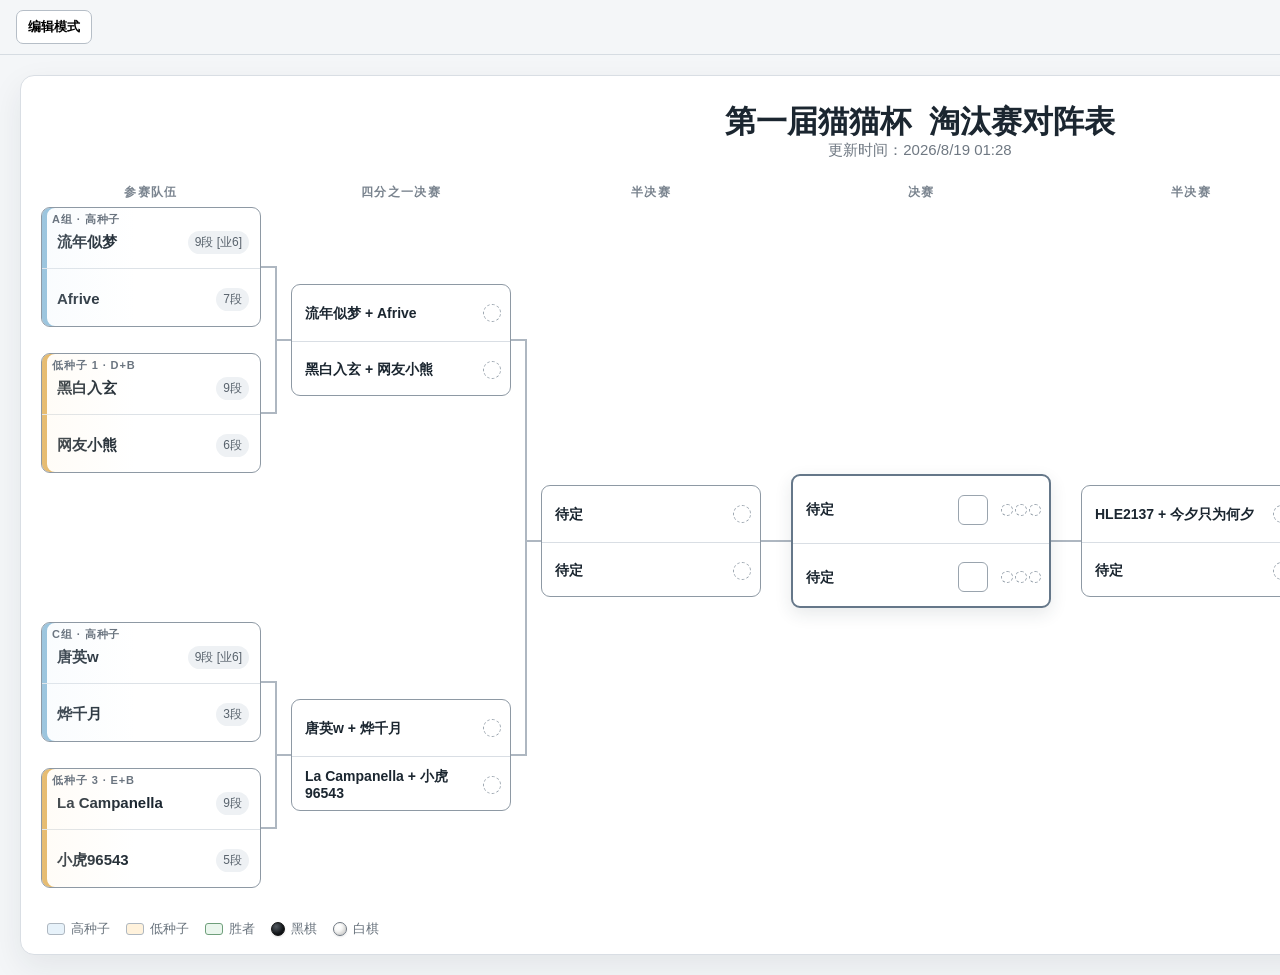
==== index.html @ 2dc9258a "Add multi-round game archives with tabs, sgf/report folders, and gitignore cleanup Per-match archive" ====
<!DOCTYPE html>
<html lang="zh-CN"><head>
<meta charset="utf-8">
<meta content="width=device-width, initial-scale=1" name="viewport">
<title>联棋淘汰赛对阵表</title>
<style>
:root{
  --ink:#1b2630; --muted:#6f7882; --line:#aeb7c1; --paper:#f4f6f8; --card:#ffffff;
  --upper:#e7f2fa; --lower:#fff2dc; --win:#eaf6ed; --win-line:#6f9f7b; --lose:#eef0f2; --gold:#d7ad38; --gold-bg:#fff7d8; --silver:#a7adb4; --silver-bg:#eef0f2;
}
*{box-sizing:border-box}
body{margin:0;background:var(--paper);color:var(--ink);font-family:"Lato",Arial,sans-serif}
.toolbar{position:sticky;top:0;z-index:50;display:flex;gap:9px;align-items:center;padding:10px 16px;background:rgba(244,246,248,.97);border-bottom:1px solid #d6dce2}
.toolbar button{font:700 13px "Lato",Arial,sans-serif;border:1px solid #b6bec7;border-radius:7px;background:#fff;padding:7px 11px;cursor:pointer}
.toolbar .hint{margin-left:auto;color:var(--muted);font-size:13px}
.wrap{overflow-x:auto;padding:20px}
.canvas{position:relative;width:1800px;height:880px;margin:0 auto;background:#fff;border:1px solid #d9dee4;border-radius:14px;box-shadow:0 12px 32px rgba(27,38,48,.08);overflow:hidden}
.title{position:absolute;top:25px;left:0;width:100%;text-align:center;font-size:31px;font-weight:900}
.subtitle{position:absolute;top:65px;left:0;width:100%;text-align:center;color:var(--muted);font-size:15px}
.layer{position:absolute;top:108px;transform:translateX(-50%);font-size:12px;font-weight:900;letter-spacing:1.35px;color:#79838e}
.paths{position:absolute;inset:0;z-index:1;pointer-events:none}
.paths path{fill:none;stroke:var(--line);stroke-width:2;stroke-linecap:square;stroke-linejoin:miter}
.card{position:absolute;z-index:3;background:var(--card);border:1.5px solid #8e99a4;border-radius:9px;overflow:hidden}
.candidate{width:220px;height:120px}
.candidate.upper{box-shadow:inset 5px 0 0 #86b8d6}
.candidate.lower{box-shadow:inset 5px 0 0 #dfac52}
.candidate.right.upper{box-shadow:inset -5px 0 0 #86b8d6}
.candidate.right.lower{box-shadow:inset -5px 0 0 #dfac52}
.seedtag{position:absolute;top:4px;left:10px;z-index:4;font-size:11px;font-weight:900;letter-spacing:.9px;color:#6b7580;text-transform:uppercase}
.player{height:60px;display:flex;align-items:center;justify-content:space-between;gap:8px;padding:14px 11px 5px 15px}
.player+.player{border-top:1px solid #dde2e7;padding-top:6px}
.name{font-size:15px;font-weight:900;line-height:1.1;min-width:0}
.rank{flex:0 0 auto;font-size:12px;color:#59636d;background:#eef1f4;border-radius:12px;padding:3px 7px;white-space:nowrap}
.candidate.upper:before,.candidate.lower:before{content:"";position:absolute;inset:0;pointer-events:none;opacity:.24}
.candidate.upper:before{background:linear-gradient(90deg,var(--upper),transparent 43%)}
.candidate.lower:before{background:linear-gradient(90deg,var(--lower),transparent 43%)}
.candidate.right.upper:before{background:linear-gradient(270deg,var(--upper),transparent 43%)}
.candidate.right.lower:before{background:linear-gradient(270deg,var(--lower),transparent 43%)}
.match{width:220px;height:112px}
.match.final{width:260px;height:134px;border-width:2px;border-color:#657789;box-shadow:0 6px 17px rgba(37,52,65,.11)}
.teamrow{position:relative;height:56px;display:flex;align-items:center;padding:8px 35px 8px 13px;transition:.15s ease;cursor:pointer}
.final .teamrow{height:67px;padding-right:99px}
.teamrow+.teamrow{border-top:1px solid #d9dee4}
.teamrow.winner{background:var(--win);box-shadow:inset 4px 0 0 var(--win-line)}
.final .teamrow.winner{background:var(--gold-bg);box-shadow:inset 5px 0 0 var(--gold);color:var(--ink);opacity:1}
.final .teamrow.loser{background:var(--silver-bg);box-shadow:inset 5px 0 0 var(--silver);color:#7e8790;opacity:.62}
.final .teamrow.leading{background:var(--win);box-shadow:inset 5px 0 0 var(--win-line);color:var(--ink);opacity:1}
.teamrow.winner .teamtext{font-weight:900}
.teamrow.loser{background:#f3f4f5;color:#7e8790;opacity:.62}
.teamtext{font-size:14px;font-weight:700;line-height:1.15;min-width:0}
.stone{position:absolute;right:9px;top:50%;transform:translateY(-50%);width:18px;height:18px;border-radius:50%;border:1px dashed #9aa4ae;background:transparent;cursor:pointer;box-shadow:none}
.stone.black{background:radial-gradient(circle at 35% 30%,#535960 0%,#15191d 62%,#06080a 100%);border:1px solid #111;box-shadow:inset -2px -2px 3px rgba(0,0,0,.18),0 1px 2px rgba(0,0,0,.14)}
.stone.white{background:radial-gradient(circle at 35% 30%,#fff 0%,#f5f5f3 65%,#d7d9db 100%);border:1px solid #6f7882;box-shadow:inset -2px -2px 3px rgba(0,0,0,.12),0 1px 2px rgba(0,0,0,.10)}
.score{position:absolute;right:61px;top:50%;transform:translateY(-50%);width:30px;height:30px;display:flex;align-items:center;justify-content:center;border:1px solid #9aa4ae;border-radius:6px;background:#fff;color:var(--ink);font:900 16px "Lato",Arial,sans-serif}
.finalstones{position:absolute;right:8px;top:50%;transform:translateY(-50%);display:flex;gap:2px}
.finalstones .stone{position:static;transform:none;width:12px;height:12px}
[contenteditable=true]{outline:none}
[contenteditable=true]:focus{background:#fff7c9!important;box-shadow:inset 0 0 0 2px #e7c34e;border-radius:3px}
.footer{position:absolute;left:26px;right:26px;bottom:16px;display:flex;align-items:flex-end;gap:18px;color:#69737d;font-size:13px}
.legend{display:flex;align-items:center;gap:16px;flex-wrap:wrap}
.chip{display:inline-flex;align-items:center;gap:6px}.swatch{width:18px;height:12px;border:1px solid #aeb7c0;border-radius:3px}.swatch.upper{background:var(--upper)}.swatch.lower{background:var(--lower)}.swatch.win{background:var(--win);border-color:var(--win-line)}
.note{margin-left:auto;max-width:760px;text-align:right;line-height:1.35}
.toolbar-view,.toolbar-edit{display:flex;align-items:center;gap:9px;width:100%}
.toolbar-edit{display:none}
body.edit-mode .toolbar-view{display:none}
body.edit-mode .toolbar-edit{display:flex}
body.edit-mode .subtitle{display:none}
body:not(.edit-mode) .teamrow,body:not(.edit-mode) .stone,body:not(.edit-mode) .score{cursor:default}
.watermark-layer{position:absolute;inset:0;z-index:6;pointer-events:none;overflow:hidden;display:none}
body.edit-mode .watermark-layer{display:block}
.watermark-text{position:absolute;font-size:26px;font-weight:900;color:rgba(27,38,48,.07);white-space:nowrap;transform:rotate(-28deg);font-family:"Lato",Arial,sans-serif;letter-spacing:2px}
.archive-link{position:absolute;z-index:5;text-align:center}
.archive-link button{font:700 11px "Lato",Arial,sans-serif;border:1px solid #b6bec7;border-radius:12px;background:#fff;padding:3px 12px;cursor:pointer;color:#4a5560}
.archive-link button:hover{background:#eef1f4}
.modal-overlay{position:fixed;inset:0;background:rgba(20,26,32,.55);z-index:100;display:flex;align-items:center;justify-content:center}
.modal-box{position:relative;background:#fff;border-radius:12px;padding:26px 28px;width:420px;max-width:90vw;max-height:85vh;overflow:auto;box-shadow:0 20px 60px rgba(0,0,0,.3)}
.modal-close{position:absolute;top:8px;right:12px;border:none;background:none;font-size:22px;line-height:1;cursor:pointer;color:#6f7882}
.archive-field{margin-bottom:16px}
.archive-label{font-size:12px;font-weight:900;color:#6f7882;text-transform:uppercase;letter-spacing:.6px;margin-bottom:4px}
.archive-value{font-size:14px;line-height:1.5;white-space:pre-line}
.archive-value a{color:#2f6fa8;text-decoration:none;border-bottom:1px solid currentColor}
.archive-tabs{display:flex;gap:20px;flex-wrap:wrap;border-bottom:1px solid #d9dee4;margin-bottom:18px}
.archive-tabs button{font:700 11px "Lato",Arial,sans-serif;text-transform:uppercase;letter-spacing:.6px;border:none;border-bottom:2px solid transparent;margin-bottom:-1px;background:none;padding:0 0 9px;cursor:pointer;color:#8a939c}
.archive-tabs button:hover{color:#4a5560}
.archive-tabs button.active{color:var(--ink);font-weight:900;border-bottom-color:#6f9f7b}
@media print{body{background:#fff}.toolbar{display:none}.wrap{padding:0;overflow:visible}.canvas{border:none;box-shadow:none}}
</style>
</head>
<body>
<div class="toolbar">
<div class="toolbar-view">
<button onclick="enterEditMode()">编辑模式</button>
</div>
<div class="toolbar-edit">
<button onclick="exitEditMode()">回到官方结果</button>
<button onclick="window.print()">打印 / 导出 PDF</button>
<button onclick="downloadEdited()">保存编辑后的 HTML</button>
<button onclick="clearResults()">清空赛果</button>
<span class="hint">可直接编辑选手名与段位 · 点击队伍设置/取消胜者，点击对手可反转 · 晋级队伍自动填入下一轮 · 棋色联动切换：未定 → 黑/白 → 白/黑</span>
</div>
</div>
<div class="wrap">
<div class="canvas" id="bracket"><div class="watermark-layer" id="watermarkLayer" aria-hidden="true"></div>
<div class="title" contenteditable="true">第一届猫猫杯&nbsp; 淘汰赛对阵表</div>
<div class="subtitle" contenteditable="true">更新时间：2026/8/19 01:28</div>
<div class="layer" style="left:130px">参赛队伍</div>
<div class="layer" style="left:380px">四分之一决赛</div>
<div class="layer" style="left:630px">半决赛</div>
<div class="layer" style="left:900px">决赛</div>
<div class="layer" style="left:1170px">半决赛</div>
<div class="layer" style="left:1420px">四分之一决赛</div>
<div class="layer" style="left:1670px">参赛队伍</div>
<svg aria-hidden="true" class="paths" height="880" viewBox="0 0 1800 880" width="1800">
<!-- left candidates -> quarterfinals -->
<path d="M240 191 H255 V337 M240 337 H255 M255 264 H270"></path>
<path d="M240 606 H255 V752 M240 752 H255 M255 679 H270"></path>
<!-- left quarterfinals -> semifinal -->
<path d="M490 264 H505 V679 M490 679 H505 M505 465 H520"></path>
<!-- left semifinal -> final -->
<path d="M740 465 H770"></path>
<!-- right final -> semifinal -->
<path d="M1030 465 H1060"></path>
<!-- right semifinal -> quarterfinals -->
<path d="M1280 465 H1295 V264 M1295 679 V465 M1295 264 H1310 M1295 679 H1310"></path>
<!-- right quarterfinals -> candidates -->
<path d="M1530 264 H1545 V191 M1545 337 V264 M1545 191 H1560 M1545 337 H1560"></path>
<path d="M1530 679 H1545 V606 M1545 752 V679 M1545 606 H1560 M1545 752 H1560"></path>
</svg>
<!-- LEFT CANDIDATES: QF 1 -->
<div class="card candidate upper" style="left:20px;top:131px">
<div class="seedtag">A组 · 高种子</div>
<div class="player"><span class="name" contenteditable="true">流年似梦</span><span class="rank" contenteditable="true">9段 [业6]</span></div>
<div class="player"><span class="name" contenteditable="true">Afrive</span><span class="rank" contenteditable="true">7段</span></div>
</div>
<div class="card candidate lower" style="left:20px;top:277px">
<div class="seedtag">低种子 1 · D+B</div>
<div class="player"><span class="name" contenteditable="true">黑白入玄</span><span class="rank" contenteditable="true">9段</span></div>
<div class="player"><span class="name" contenteditable="true">网友小熊</span><span class="rank" contenteditable="true">6段</span></div>
</div>
<!-- LEFT CANDIDATES: QF 2 -->
<div class="card candidate upper" style="left:20px;top:546px">
<div class="seedtag">C组 · 高种子</div>
<div class="player"><span class="name" contenteditable="true">唐英w</span><span class="rank" contenteditable="true">9段 [业6]</span></div>
<div class="player"><span class="name" contenteditable="true">烨千月</span><span class="rank" contenteditable="true">3段</span></div>
</div>
<div class="card candidate lower" style="left:20px;top:692px">
<div class="seedtag">低种子 3 · E+B</div>
<div class="player"><span class="name" contenteditable="true">La Campanella</span><span class="rank" contenteditable="true">9段</span></div>
<div class="player"><span class="name" contenteditable="true">小虎96543</span><span class="rank" contenteditable="true">5段</span></div>
</div>
<!-- LEFT QF -->
<div class="card match" data-next-match="sf1" data-next-slot="0" id="qf1" style="left:270px;top:208px">
<div class="teamrow" onclick="toggleMatchResult(event,this)"><span class="teamtext">流年似梦 + Afrive</span><span class="stone" onclick="toggleStone(event,this)"></span></div>
<div class="teamrow" onclick="toggleMatchResult(event,this)"><span class="teamtext">黑白入玄 + 网友小熊</span><span class="stone" onclick="toggleStone(event,this)"></span></div>
</div>
<div class="archive-link" style="left:270px;top:326px;width:220px"><button onclick="openArchive('qf1')" style="display: none;">对局档案</button></div>
<div class="card match" data-next-match="sf1" data-next-slot="1" id="qf2" style="left:270px;top:623px">
<div class="teamrow" onclick="toggleMatchResult(event,this)"><span class="teamtext">唐英w + 烨千月</span><span class="stone" onclick="toggleStone(event,this)"></span></div>
<div class="teamrow" onclick="toggleMatchResult(event,this)"><span class="teamtext">La Campanella + 小虎96543</span><span class="stone" onclick="toggleStone(event,this)"></span></div>
</div>
<div class="archive-link" style="left:270px;top:741px;width:220px"><button onclick="openArchive('qf2')" style="display: none;">对局档案</button></div>
<!-- LEFT SF -->
<div class="card match" data-next-match="final" data-next-slot="0" id="sf1" style="left:520px;top:409px">
<div class="teamrow" onclick="toggleMatchResult(event,this)"><span class="teamtext">待定</span><span class="stone" onclick="toggleStone(event,this)"></span></div>
<div class="teamrow" onclick="toggleMatchResult(event,this)"><span class="teamtext">待定</span><span class="stone" onclick="toggleStone(event,this)"></span></div>
</div>
<div class="archive-link" style="left:520px;top:527px;width:220px"><button onclick="openArchive('sf1')" style="display: none;">对局档案</button></div>
<!-- FINAL -->
<div class="card match final" id="final" style="left:770px;top:398px">
<div class="teamrow" onclick="handleFinalClick(event,this)"><span class="teamtext">待定</span><span class="score"></span><span class="finalstones"><span class="stone" onclick="toggleStone(event,this)"></span><span class="stone" onclick="toggleStone(event,this)"></span><span class="stone" onclick="toggleStone(event,this)"></span></span></div>
<div class="teamrow" onclick="handleFinalClick(event,this)"><span class="teamtext">待定</span><span class="score"></span><span class="finalstones"><span class="stone" onclick="toggleStone(event,this)"></span><span class="stone" onclick="toggleStone(event,this)"></span><span class="stone" onclick="toggleStone(event,this)"></span></span></div>
</div>
<div class="archive-link" style="left:770px;top:538px;width:260px"><button onclick="openArchive('final')" style="display: none;">对局档案</button></div>
<!-- RIGHT SF -->
<div class="card match" data-next-match="final" data-next-slot="1" id="sf2" style="left:1060px;top:409px">
<div class="teamrow" onclick="toggleMatchResult(event,this)"><span class="teamtext">HLE2137 + 今夕只为何夕</span><span class="stone" onclick="toggleStone(event,this)"></span></div>
<div class="teamrow" onclick="toggleMatchResult(event,this)"><span class="teamtext">待定</span><span class="stone" onclick="toggleStone(event,this)"></span></div>
</div>
<div class="archive-link" style="left:1060px;top:527px;width:220px"><button onclick="openArchive('sf2')" style="display: none;">对局档案</button></div>
<!-- RIGHT QF -->
<div class="card match" data-next-match="sf2" data-next-slot="0" id="qf3" style="left:1310px;top:208px" data-archive="[{&quot;black&quot;:&quot;水北天南 [9段, 业6]\nYuyuko0x0 [7段]&quot;,&quot;white&quot;:&quot;HLE2137 [8段]\n今夕只为何夕 [5段]&quot;,&quot;result&quot;:&quot;白胜1/4子&quot;,&quot;link&quot;:&quot;https://online-go.com/game/89860378&quot;,&quot;sgfName&quot;:&quot;qf3.sgf&quot;,&quot;sgfPath&quot;:&quot;archive/sgf/qf3.sgf&quot;,&quot;reportName&quot;:&quot;qf3.pdf&quot;,&quot;reportPath&quot;:&quot;archive/report/qf3.pdf&quot;}]">
<div class="teamrow loser" onclick="toggleMatchResult(event,this)"><span class="teamtext">水北天南 + Yuyuko0x0</span><span class="stone black" onclick="toggleStone(event,this)"></span></div>
<div class="teamrow winner" onclick="toggleMatchResult(event,this)"><span class="teamtext">HLE2137 + 今夕只为何夕</span><span class="stone white" onclick="toggleStone(event,this)"></span></div>
</div>
<div class="archive-link" style="left:1310px;top:326px;width:220px"><button onclick="openArchive('qf3')" class="" style="display: inline-block;">对局档案</button></div>
<div class="card match" data-next-match="sf2" data-next-slot="1" id="qf4" style="left:1310px;top:623px">
<div class="teamrow" onclick="toggleMatchResult(event,this)"><span class="teamtext">酒寄辉夜 + 鸽子诗人</span><span class="stone" onclick="toggleStone(event,this)"></span></div>
<div class="teamrow" onclick="toggleMatchResult(event,this)"><span class="teamtext">芦苇n + 青火kdy</span><span class="stone" onclick="toggleStone(event,this)"></span></div>
</div>
<div class="archive-link" style="left:1310px;top:741px;width:220px"><button onclick="openArchive('qf4')" style="display: none;">对局档案</button></div>
<!-- RIGHT CANDIDATES: QF 3 -->
<div class="card candidate right upper" style="left:1560px;top:131px">
<div class="seedtag">B组 · 高种子</div>
<div class="player"><span class="name" contenteditable="true">水北天南</span><span class="rank" contenteditable="true">9段 [业6]</span></div>
<div class="player"><span class="name" contenteditable="true">Yuyuko0x0</span><span class="rank" contenteditable="true">7段</span></div>
</div>
<div class="card candidate right upper" style="left:1560px;top:277px">
<div class="seedtag">D组 · 高种子</div>
<div class="player"><span class="name" contenteditable="true">HLE2137</span><span class="rank" contenteditable="true">8段</span></div>
<div class="player"><span class="name" contenteditable="true">今夕只为何夕</span><span class="rank" contenteditable="true">5段</span></div>
</div>
<!-- RIGHT CANDIDATES: QF 4 -->
<div class="card candidate right upper" style="left:1560px;top:546px">
<div class="seedtag">E组 · 高种子</div>
<div class="player"><span class="name" contenteditable="true">酒寄辉夜</span><span class="rank" contenteditable="true">9段</span></div>
<div class="player"><span class="name" contenteditable="true">鸽子诗人</span><span class="rank" contenteditable="true">6段</span></div>
</div>
<div class="card candidate right lower" style="left:1560px;top:692px">
<div class="seedtag">低种子 2 · C+A</div>
<div class="player"><span class="name" contenteditable="true">芦苇n</span><span class="rank" contenteditable="true">9段 [业6]</span></div>
<div class="player"><span class="name" contenteditable="true">青火kdy</span><span class="rank" contenteditable="true">7段</span></div>
</div>
<div class="footer">
<div class="legend">
<span class="chip"><span class="swatch upper"></span>高种子</span>
<span class="chip"><span class="swatch lower"></span>低种子</span>
<span class="chip"><span class="swatch win"></span>胜者</span>
<span class="chip"><span class="stone black" style="position:static;transform:none;width:14px;height:14px"></span>黑棋</span>
<span class="chip"><span class="stone white" style="position:static;transform:none;width:14px;height:14px"></span>白棋</span>
</div>
<div class="note" contenteditable="true"><div><span style="color: rgb(111, 120, 130); font-size: 15px; text-align: center;">比赛用时为每方40分钟+3次40秒读秒</span></div><span style="color: rgb(111, 120, 130); font-size: 15px; text-align: center;">最终解释权归猫猫所有</span></div>
</div>
</div>
</div>
<div class="modal-overlay" id="archiveOverlay" style="display:none" onclick="if(event.target===this) closeArchive()">
<div class="modal-box">
<button class="modal-close" onclick="closeArchive()">×</button>
<div class="archive-tabs" id="archiveViewerTabs" style="display:none"></div>
<div class="archive-field" id="archiveField-black"><div class="archive-label">黑方</div><div class="archive-value" id="archiveValue-black"></div></div>
<div class="archive-field" id="archiveField-white"><div class="archive-label">白方</div><div class="archive-value" id="archiveValue-white"></div></div>
<div class="archive-field" id="archiveField-result"><div class="archive-label">对局结果</div><div class="archive-value" id="archiveValue-result"></div></div>
<div class="archive-field" id="archiveField-link"><div class="archive-label">比赛链接</div><div class="archive-value" id="archiveValue-link"></div></div>
<div class="archive-field" id="archiveField-sgf"><div class="archive-label">棋谱</div><div class="archive-value" id="archiveValue-sgf"></div></div>
<div class="archive-field" id="archiveField-report"><div class="archive-label">复盘报告</div><div class="archive-value" id="archiveValue-report"></div></div>
</div>
</div>
<script>
let editMode = false;
const EDITABLE_SELECTOR = '.title, .subtitle, .name, .rank, .note';

function setEditableState(isEdit) {
  document.querySelectorAll(EDITABLE_SELECTOR).forEach(el => {
    el.contentEditable = isEdit ? 'true' : 'false';
  });
}

function enterEditMode() {
  editMode = true;
  document.body.classList.add('edit-mode');
  setEditableState(true);
}

function exitEditMode() {
  // Discard any in-page edits and return to the official read-only view.
  location.reload();
}

function buildWatermark() {
  const layer = document.getElementById('watermarkLayer');
  if (!layer) return;
  const spacingX = 260, spacingY = 200;
  for (let y = -100; y < 980; y += spacingY) {
    for (let x = -140; x < 1900; x += spacingX) {
      const span = document.createElement('span');
      span.className = 'watermark-text';
      span.textContent = '自由编辑';
      span.style.left = x + 'px';
      span.style.top = y + 'px';
      layer.appendChild(span);
    }
  }
}

document.addEventListener('DOMContentLoaded', () => {
  setEditableState(false);
  buildWatermark();
  initArchiveButtons();
});

// --- Per-game archive (read-only viewer; data lives in each .match's data-archive attribute) ---
// Most matches are best-of-1 and store a single archive entry. The final is best-of-3, so
// it stores an array of up to 3 entries (one per game) and the viewer shows tabs for the
// rounds that actually have content.
const ARCHIVE_SLOT_COUNTS = { final: 3 };

function getArchiveSlotCount(matchId) {
  return ARCHIVE_SLOT_COUNTS[matchId] || 1;
}

function emptyArchiveEntry() {
  return { black: '', white: '', result: '', link: '', sgfName: '', sgfPath: '', reportName: '', reportPath: '' };
}

function getArchiveList(matchId) {
  const slots = getArchiveSlotCount(matchId);
  const list = Array.from({ length: slots }, emptyArchiveEntry);
  const match = document.getElementById(matchId);
  if (!match) return list;
  const raw = match.getAttribute('data-archive');
  if (!raw) return list;
  let parsed;
  try { parsed = JSON.parse(raw); } catch (e) { return list; }
  // Legacy data (pre-multi-round) stored a single plain object instead of an array.
  const parsedList = Array.isArray(parsed) ? parsed : [parsed];
  parsedList.forEach((entry, i) => { if (i < list.length) list[i] = Object.assign(emptyArchiveEntry(), entry); });
  return list;
}

function archiveEntryHasContent(entry) {
  return !!(entry && (entry.black || entry.white || entry.result || entry.link || entry.sgfPath || entry.reportPath));
}

function archiveListHasContent(list) {
  return list.some(archiveEntryHasContent);
}

function initArchiveButtons() {
  document.querySelectorAll('.archive-link button').forEach(btn => {
    const matchId = (btn.getAttribute('onclick') || '').match(/openArchive\('([^']+)'\)/);
    if (!matchId) return;
    btn.style.display = archiveListHasContent(getArchiveList(matchId[1])) ? 'inline-block' : 'none';
  });
}

function setArchiveRow(fieldKey, html) {
  const field = document.getElementById('archiveField-' + fieldKey);
  const value = document.getElementById('archiveValue-' + fieldKey);
  if (!field || !value) return;
  if (html) {
    value.innerHTML = html;
    field.style.display = '';
  } else {
    field.style.display = 'none';
  }
}

let archiveViewerMatchId = null;
let archiveViewerRounds = []; // indices (into the full slot list) that have content

function renderArchiveViewerTabs() {
  const tabBar = document.getElementById('archiveViewerTabs');
  tabBar.innerHTML = '';
  if (archiveViewerRounds.length < 2) { tabBar.style.display = 'none'; return; }
  tabBar.style.display = 'flex';
  archiveViewerRounds.forEach(roundIdx => {
    const btn = document.createElement('button');
    btn.type = 'button';
    btn.textContent = '第' + (roundIdx + 1) + '轮';
    btn.addEventListener('click', () => showArchiveRound(roundIdx));
    tabBar.appendChild(btn);
  });
  updateArchiveViewerTabActive(archiveViewerRounds[0]);
}

function updateArchiveViewerTabActive(activeRoundIdx) {
  Array.from(document.getElementById('archiveViewerTabs').children).forEach((btn, i) => {
    btn.classList.toggle('active', archiveViewerRounds[i] === activeRoundIdx);
  });
}

function showArchiveRound(roundIdx) {
  const list = getArchiveList(archiveViewerMatchId);
  const data = list[roundIdx] || emptyArchiveEntry();
  setArchiveRow('black', data.black ? escapeHtml(data.black) : '');
  setArchiveRow('white', data.white ? escapeHtml(data.white) : '');
  setArchiveRow('result', data.result ? escapeHtml(data.result) : '');
  setArchiveRow('link', data.link ? '<a href="' + escapeAttr(data.link) + '" target="_blank" rel="noopener">' + escapeHtml(data.link) + '</a>' : '');
  // href is always our own repo-relative "archive/sgf/..." or "archive/report/..." path
  // (see admin.html's registerManual*/upload handlers); browsers never expose the
  // uploader's local file-system path via <input type=file>, so this can never leak a
  // personal directory like /Users/....
  setArchiveRow('sgf', data.sgfPath ? '<a href="' + escapeAttr(data.sgfPath) + '" download>下载棋谱</a>' : '');
  setArchiveRow('report', data.reportPath ? '<a href="' + escapeAttr(data.reportPath) + '" download>下载报告</a>' : '');
  updateArchiveViewerTabActive(roundIdx);
}

function openArchive(matchId) {
  archiveViewerMatchId = matchId;
  const list = getArchiveList(matchId);
  archiveViewerRounds = list.map((entry, i) => archiveEntryHasContent(entry) ? i : -1).filter(i => i >= 0);
  if (archiveViewerRounds.length === 0) return; // the button should already be hidden in this case
  renderArchiveViewerTabs();
  showArchiveRound(archiveViewerRounds[0]);
  document.getElementById('archiveOverlay').style.display = 'flex';
}

function closeArchive() {
  document.getElementById('archiveOverlay').style.display = 'none';
}

function escapeHtml(s) {
  return String(s).replace(/[&<>"']/g, c => ({ '&': '&amp;', '<': '&lt;', '>': '&gt;', '"': '&quot;', "'": '&#39;' }[c]));
}
function escapeAttr(s) { return escapeHtml(s); }

function toggleStone(e, el) {
  if (!editMode) return;
  e.stopPropagation();
  const row = el.closest('.teamrow');
  const match = el.closest('.match');
  if (!row || !match) return;
  const rows = getRows(match);
  const rowIndex = rows.indexOf(row);
  const other = rows[1 - rowIndex];
  if (!other) return;

  // For BO3, pair stones by game index. For BO1, the index is simply 0.
  const ownStones = Array.from(row.querySelectorAll('.stone'));
  const otherStones = Array.from(other.querySelectorAll('.stone'));
  const stoneIndex = ownStones.indexOf(el);
  const opp = otherStones[stoneIndex];
  if (!opp) return;

  const ownIsBlack = el.classList.contains('black');
  const ownIsWhite = el.classList.contains('white');

  el.classList.remove('black', 'white');
  opp.classList.remove('black', 'white');

  if (!ownIsBlack && !ownIsWhite) {
    el.classList.add('black');
    opp.classList.add('white');
  } else if (ownIsBlack) {
    el.classList.add('white');
    opp.classList.add('black');
  }
  // If own stone was white, both return to unknown.
}

function getRows(match) {
  return Array.from(match.children).filter(el => el.classList && el.classList.contains('teamrow'));
}

function getWinner(match) {
  return getRows(match).find(r => r.classList.contains('winner')) || null;
}

function clearMatchState(match, clearScores = true) {
  getRows(match).forEach(r => r.classList.remove('winner', 'loser', 'leading'));
  if (clearScores) match.querySelectorAll('.score').forEach(s => s.textContent = '');
}

function readFinalScore(el) {
  return el.textContent === '' ? null : Number(el.textContent);
}

function writeFinalScore(el, val) {
  el.textContent = val === null ? '' : String(val);
}

function updateFinalRender(match) {
  const rows = getRows(match);
  rows.forEach(r => r.classList.remove('winner', 'loser', 'leading'));
  const scores = rows.map(r => readFinalScore(r.querySelector('.score')));
  const [a, b] = scores;
  if (a === 2 || b === 2) {
    const winnerIdx = a === 2 ? 0 : 1;
    rows[winnerIdx].classList.add('winner');
    rows[1 - winnerIdx].classList.add('loser');
  } else if ((a === 1 && b === 0) || (b === 1 && a === 0)) {
    rows[a === 1 ? 0 : 1].classList.add('leading');
  }
}

function bumpFinalScore(match, clickedIdx) {
  const rows = getRows(match);
  const els = rows.map(r => r.querySelector('.score'));
  let scores = els.map(readFinalScore);
  const otherIdx = 1 - clickedIdx;

  const mine = scores[clickedIdx] === null ? 0 : scores[clickedIdx];
  scores[clickedIdx] = Math.min(2, mine + 1);
  // A score update always resolves the opponent's empty box to 0.
  if (scores[otherIdx] === null) scores[otherIdx] = 0;

  // An impossible total (e.g. 2:2 reached via extra clicks) resets the box.
  if (scores[0] + scores[1] > 3) scores = [null, null];

  writeFinalScore(els[0], scores[0]);
  writeFinalScore(els[1], scores[1]);
  updateFinalRender(match);
}

function handleFinalClick(e, row) {
  if (!editMode) return;
  if (e.target.closest('.stone')) return;
  const match = row.closest('.match');
  if (!match) return;
  const rows = getRows(match);
  const idx = rows.indexOf(row);
  if (idx === -1) return;
  bumpFinalScore(match, idx);
}

function setDownstreamSlot(matchId, slot, teamName) {
  const target = document.getElementById(matchId);
  if (!target) return;
  const rows = getRows(target);
  if (!rows[slot]) return;
  rows[slot].querySelector('.teamtext').textContent = teamName || '待定';
}

function invalidateFrom(match) {
  clearMatchState(match);
  const nextId = match.dataset.nextMatch;
  if (!nextId) return;
  const next = document.getElementById(nextId);
  const slot = Number(match.dataset.nextSlot);
  setDownstreamSlot(nextId, slot, '待定');
  invalidateFrom(next);
}

function propagateFrom(match) {
  const nextId = match.dataset.nextMatch;
  if (!nextId) return;
  const winner = getWinner(match);
  const next = document.getElementById(nextId);
  const slot = Number(match.dataset.nextSlot);

  // Any changed feeder invalidates results already entered downstream.
  clearMatchState(next);

  const teamName = winner ? winner.querySelector('.teamtext').textContent.trim() : '待定';
  setDownstreamSlot(nextId, slot, teamName);

  // Since the downstream winner is now unknown, anything after it is also unknown.
  const afterId = next.dataset.nextMatch;
  if (afterId) {
    setDownstreamSlot(afterId, Number(next.dataset.nextSlot), '待定');
    const after = document.getElementById(afterId);
    clearMatchState(after);
  }
}

function toggleMatchResult(e, row) {
  if (!editMode) return;
  // Stones have their own control.
  if (e.target.closest('.stone')) return;
  const match = row.closest('.match');
  if (!match) return;
  const rows = getRows(match);
  const other = rows.find(r => r !== row);

  // Clicking the current winner clears the result; clicking either neutral/loser row makes it winner.
  if (row.classList.contains('winner')) {
    row.classList.remove('winner', 'loser');
    if (other) other.classList.remove('winner', 'loser');
  } else {
    row.classList.remove('loser');
    row.classList.add('winner');
    if (other) {
      other.classList.remove('winner');
      other.classList.add('loser');
    }
  }
  propagateFrom(match);
}

function clearResults() {
  document.querySelectorAll('.match').forEach(m => clearMatchState(m));
  document.querySelectorAll('.match .stone').forEach(s => s.classList.remove('black', 'white'));
  document.querySelectorAll('.score').forEach(s => s.textContent = '');
  ['sf1','sf2','final'].forEach(id => {
    const m = document.getElementById(id);
    getRows(m).forEach(r => r.querySelector('.teamtext').textContent = '待定');
  });
}

function downloadEdited() {
  const html = '<!DOCTYPE html>\n' + document.documentElement.outerHTML;
  const blob = new Blob([html], {type:'text/html'});
  const a = document.createElement('a');
  a.href = URL.createObjectURL(blob);
  a.download = 'rengo_knockout_bracket_edited.html';
  document.body.appendChild(a);
  a.click();
  a.remove();
  setTimeout(() => URL.revokeObjectURL(a.href), 1000);
}
</script>


</body></html>
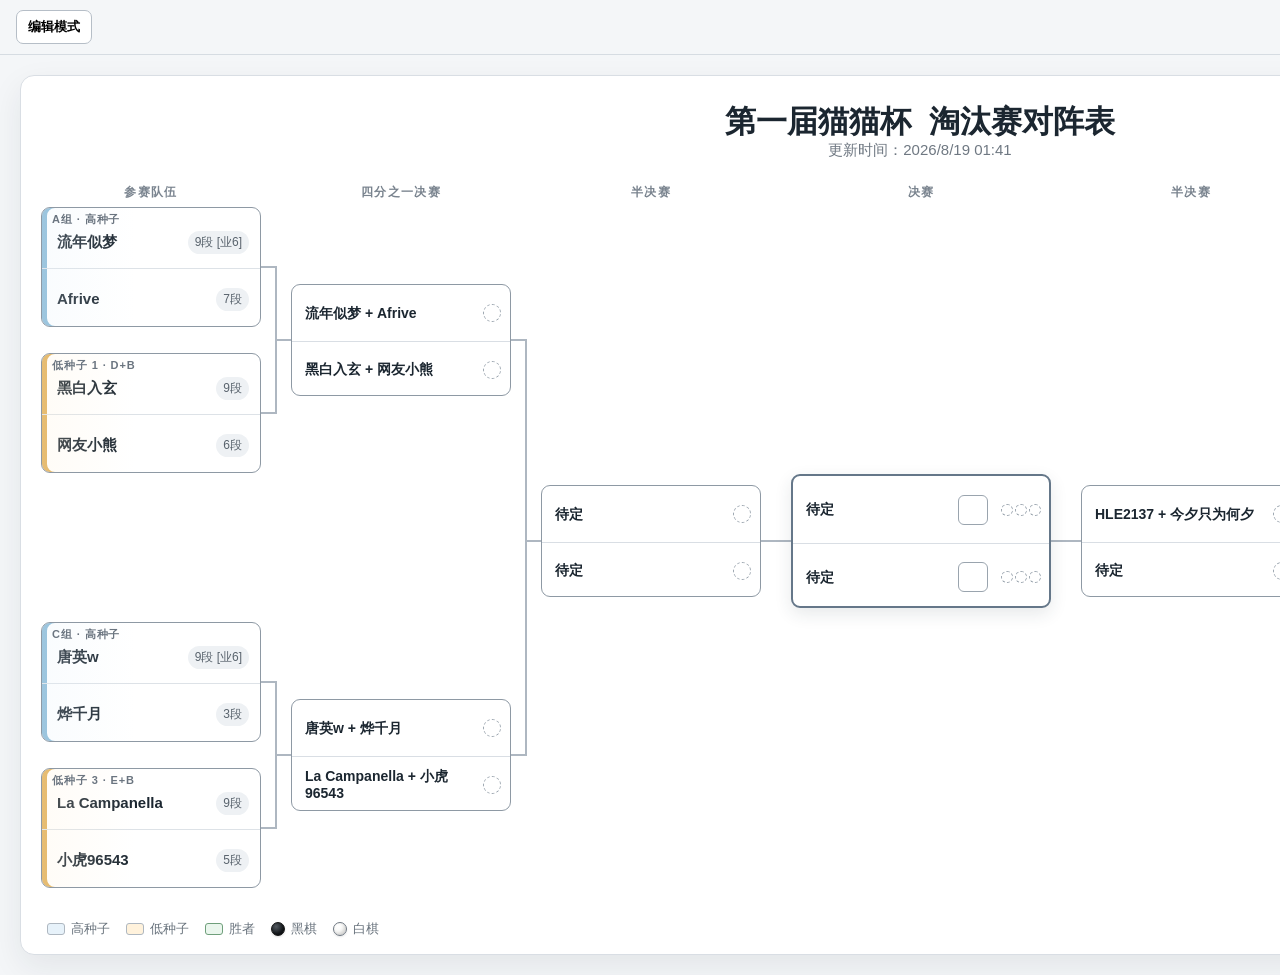
==== commit e909062e: "Update rule info" ====
--- a/index.html
+++ b/index.html
@@ -102,7 +102,7 @@
 <div class="wrap">
 <div class="canvas" id="bracket"><div class="watermark-layer" id="watermarkLayer" aria-hidden="true"></div>
 <div class="title" contenteditable="true">第一届猫猫杯&nbsp; 淘汰赛对阵表</div>
-<div class="subtitle" contenteditable="true">更新时间：2026/8/19 01:28</div>
+<div class="subtitle" contenteditable="true">更新时间：2026/8/19 01:41</div>
 <div class="layer" style="left:130px">参赛队伍</div>
 <div class="layer" style="left:380px">四分之一决赛</div>
 <div class="layer" style="left:630px">半决赛</div>
@@ -166,11 +166,11 @@
 </div>
 <div class="archive-link" style="left:520px;top:527px;width:220px"><button onclick="openArchive('sf1')" style="display: none;">对局档案</button></div>
 <!-- FINAL -->
-<div class="card match final" id="final" style="left:770px;top:398px">
+<div class="card match final" id="final" style="left:770px;top:398px" data-archive="[{&quot;black&quot;:&quot;&quot;,&quot;white&quot;:&quot;&quot;,&quot;result&quot;:&quot;&quot;,&quot;link&quot;:&quot;&quot;,&quot;sgfName&quot;:&quot;&quot;,&quot;sgfPath&quot;:&quot;&quot;,&quot;reportName&quot;:&quot;&quot;,&quot;reportPath&quot;:&quot;&quot;},{&quot;black&quot;:&quot;&quot;,&quot;white&quot;:&quot;&quot;,&quot;result&quot;:&quot;&quot;,&quot;link&quot;:&quot;&quot;,&quot;sgfName&quot;:&quot;&quot;,&quot;sgfPath&quot;:&quot;&quot;,&quot;reportName&quot;:&quot;&quot;,&quot;reportPath&quot;:&quot;&quot;},{&quot;black&quot;:&quot;&quot;,&quot;white&quot;:&quot;&quot;,&quot;result&quot;:&quot;&quot;,&quot;link&quot;:&quot;&quot;,&quot;sgfName&quot;:&quot;&quot;,&quot;sgfPath&quot;:&quot;&quot;,&quot;reportName&quot;:&quot;&quot;,&quot;reportPath&quot;:&quot;&quot;}]">
 <div class="teamrow" onclick="handleFinalClick(event,this)"><span class="teamtext">待定</span><span class="score"></span><span class="finalstones"><span class="stone" onclick="toggleStone(event,this)"></span><span class="stone" onclick="toggleStone(event,this)"></span><span class="stone" onclick="toggleStone(event,this)"></span></span></div>
 <div class="teamrow" onclick="handleFinalClick(event,this)"><span class="teamtext">待定</span><span class="score"></span><span class="finalstones"><span class="stone" onclick="toggleStone(event,this)"></span><span class="stone" onclick="toggleStone(event,this)"></span><span class="stone" onclick="toggleStone(event,this)"></span></span></div>
 </div>
-<div class="archive-link" style="left:770px;top:538px;width:260px"><button onclick="openArchive('final')" style="display: none;">对局档案</button></div>
+<div class="archive-link" style="left:770px;top:538px;width:260px"><button onclick="openArchive('final')" class="" style="display: none;">对局档案</button></div>
 <!-- RIGHT SF -->
 <div class="card match" data-next-match="final" data-next-slot="1" id="sf2" style="left:1060px;top:409px">
 <div class="teamrow" onclick="toggleMatchResult(event,this)"><span class="teamtext">HLE2137 + 今夕只为何夕</span><span class="stone" onclick="toggleStone(event,this)"></span></div>
@@ -178,9 +178,9 @@
 </div>
 <div class="archive-link" style="left:1060px;top:527px;width:220px"><button onclick="openArchive('sf2')" style="display: none;">对局档案</button></div>
 <!-- RIGHT QF -->
-<div class="card match" data-next-match="sf2" data-next-slot="0" id="qf3" style="left:1310px;top:208px" data-archive="[{&quot;black&quot;:&quot;水北天南 [9段, 业6]\nYuyuko0x0 [7段]&quot;,&quot;white&quot;:&quot;HLE2137 [8段]\n今夕只为何夕 [5段]&quot;,&quot;result&quot;:&quot;白胜1/4子&quot;,&quot;link&quot;:&quot;https://online-go.com/game/89860378&quot;,&quot;sgfName&quot;:&quot;qf3.sgf&quot;,&quot;sgfPath&quot;:&quot;archive/sgf/qf3.sgf&quot;,&quot;reportName&quot;:&quot;qf3.pdf&quot;,&quot;reportPath&quot;:&quot;archive/report/qf3.pdf&quot;}]">
-<div class="teamrow loser" onclick="toggleMatchResult(event,this)"><span class="teamtext">水北天南 + Yuyuko0x0</span><span class="stone black" onclick="toggleStone(event,this)"></span></div>
-<div class="teamrow winner" onclick="toggleMatchResult(event,this)"><span class="teamtext">HLE2137 + 今夕只为何夕</span><span class="stone white" onclick="toggleStone(event,this)"></span></div>
+<div class="card match" data-next-match="sf2" data-next-slot="0" id="qf3" style="left:1310px;top:208px" data-archive="[{&quot;black&quot;:&quot;水北天南 [9段, 业6]\nYuyuko0x0 [7段]&quot;,&quot;white&quot;:&quot;HLE2137 [8段]\n今夕只为何夕 [5段]&quot;,&quot;result&quot;:&quot;白胜1/4子&quot;,&quot;link&quot;:&quot;https://online-go.com/game/89860378&quot;,&quot;sgfName&quot;:&quot;qf3.sgf&quot;,&quot;sgfPath&quot;:&quot;archive/sgf/qf3.sgf&quot;,&quot;reportName&quot;:&quot;qf3.pdf&quot;,&quot;reportPath&quot;:&quot;archive/qf3.pdf&quot;}]">
+<div class="teamrow loser" onclick="toggleMatchResult(event,this)"><span class="teamtext">水北天南 + Yuyuko0x0</span><span class="stone" onclick="toggleStone(event,this)"></span></div>
+<div class="teamrow winner" onclick="toggleMatchResult(event,this)"><span class="teamtext">HLE2137 + 今夕只为何夕</span><span class="stone" onclick="toggleStone(event,this)"></span></div>
 </div>
 <div class="archive-link" style="left:1310px;top:326px;width:220px"><button onclick="openArchive('qf3')" class="" style="display: inline-block;">对局档案</button></div>
 <div class="card match" data-next-match="sf2" data-next-slot="1" id="qf4" style="left:1310px;top:623px">
@@ -218,7 +218,7 @@
 <span class="chip"><span class="stone black" style="position:static;transform:none;width:14px;height:14px"></span>黑棋</span>
 <span class="chip"><span class="stone white" style="position:static;transform:none;width:14px;height:14px"></span>白棋</span>
 </div>
-<div class="note" contenteditable="true"><div><span style="color: rgb(111, 120, 130); font-size: 15px; text-align: center;">比赛用时为每方40分钟+3次40秒读秒</span></div><span style="color: rgb(111, 120, 130); font-size: 15px; text-align: center;">最终解释权归猫猫所有</span></div>
+<div class="note" contenteditable="true"><div><span style="color: rgb(111, 120, 130); font-size: 15px; text-align: center;">所有比赛棋份均为猜先，对局用时为每方40分钟+3次40秒读秒</span></div><span style="color: rgb(111, 120, 130); font-size: 15px; text-align: center;">最终解释权归猫猫所有</span></div>
 </div>
 </div>
 </div>
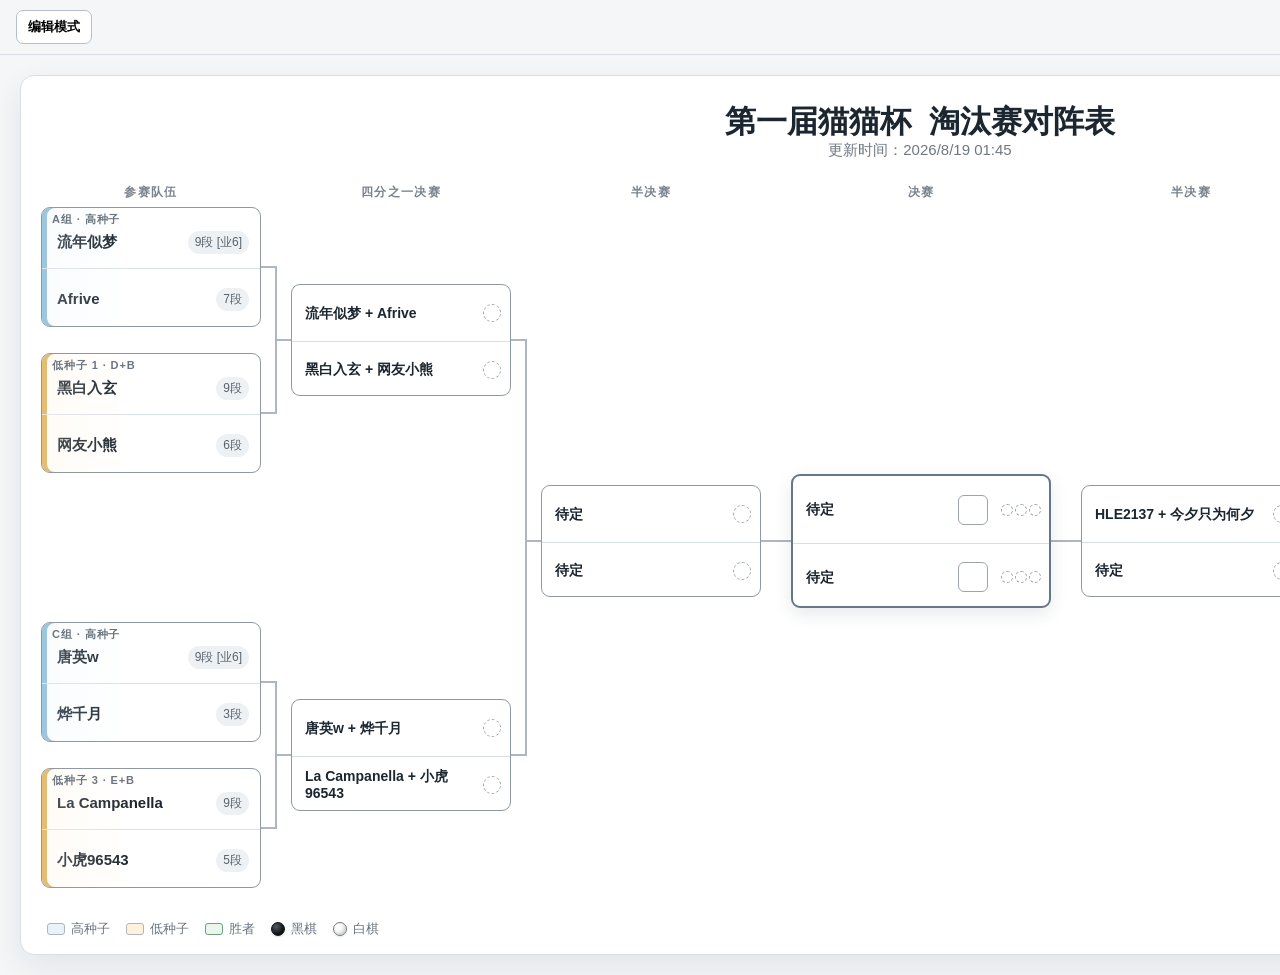
==== commit 008ebac6: "Update match result" ====
--- a/index.html
+++ b/index.html
@@ -102,7 +102,7 @@
 <div class="wrap">
 <div class="canvas" id="bracket"><div class="watermark-layer" id="watermarkLayer" aria-hidden="true"></div>
 <div class="title" contenteditable="true">第一届猫猫杯&nbsp; 淘汰赛对阵表</div>
-<div class="subtitle" contenteditable="true">更新时间：2026/8/19 01:41</div>
+<div class="subtitle" contenteditable="true">更新时间：2026/8/19 01:45</div>
 <div class="layer" style="left:130px">参赛队伍</div>
 <div class="layer" style="left:380px">四分之一决赛</div>
 <div class="layer" style="left:630px">半决赛</div>
@@ -179,8 +179,8 @@
 <div class="archive-link" style="left:1060px;top:527px;width:220px"><button onclick="openArchive('sf2')" style="display: none;">对局档案</button></div>
 <!-- RIGHT QF -->
 <div class="card match" data-next-match="sf2" data-next-slot="0" id="qf3" style="left:1310px;top:208px" data-archive="[{&quot;black&quot;:&quot;水北天南 [9段, 业6]\nYuyuko0x0 [7段]&quot;,&quot;white&quot;:&quot;HLE2137 [8段]\n今夕只为何夕 [5段]&quot;,&quot;result&quot;:&quot;白胜1/4子&quot;,&quot;link&quot;:&quot;https://online-go.com/game/89860378&quot;,&quot;sgfName&quot;:&quot;qf3.sgf&quot;,&quot;sgfPath&quot;:&quot;archive/sgf/qf3.sgf&quot;,&quot;reportName&quot;:&quot;qf3.pdf&quot;,&quot;reportPath&quot;:&quot;archive/qf3.pdf&quot;}]">
-<div class="teamrow loser" onclick="toggleMatchResult(event,this)"><span class="teamtext">水北天南 + Yuyuko0x0</span><span class="stone" onclick="toggleStone(event,this)"></span></div>
-<div class="teamrow winner" onclick="toggleMatchResult(event,this)"><span class="teamtext">HLE2137 + 今夕只为何夕</span><span class="stone" onclick="toggleStone(event,this)"></span></div>
+<div class="teamrow loser" onclick="toggleMatchResult(event,this)"><span class="teamtext">水北天南 + Yuyuko0x0</span><span class="stone black" onclick="toggleStone(event,this)"></span></div>
+<div class="teamrow winner" onclick="toggleMatchResult(event,this)"><span class="teamtext">HLE2137 + 今夕只为何夕</span><span class="stone white" onclick="toggleStone(event,this)"></span></div>
 </div>
 <div class="archive-link" style="left:1310px;top:326px;width:220px"><button onclick="openArchive('qf3')" class="" style="display: inline-block;">对局档案</button></div>
 <div class="card match" data-next-match="sf2" data-next-slot="1" id="qf4" style="left:1310px;top:623px">
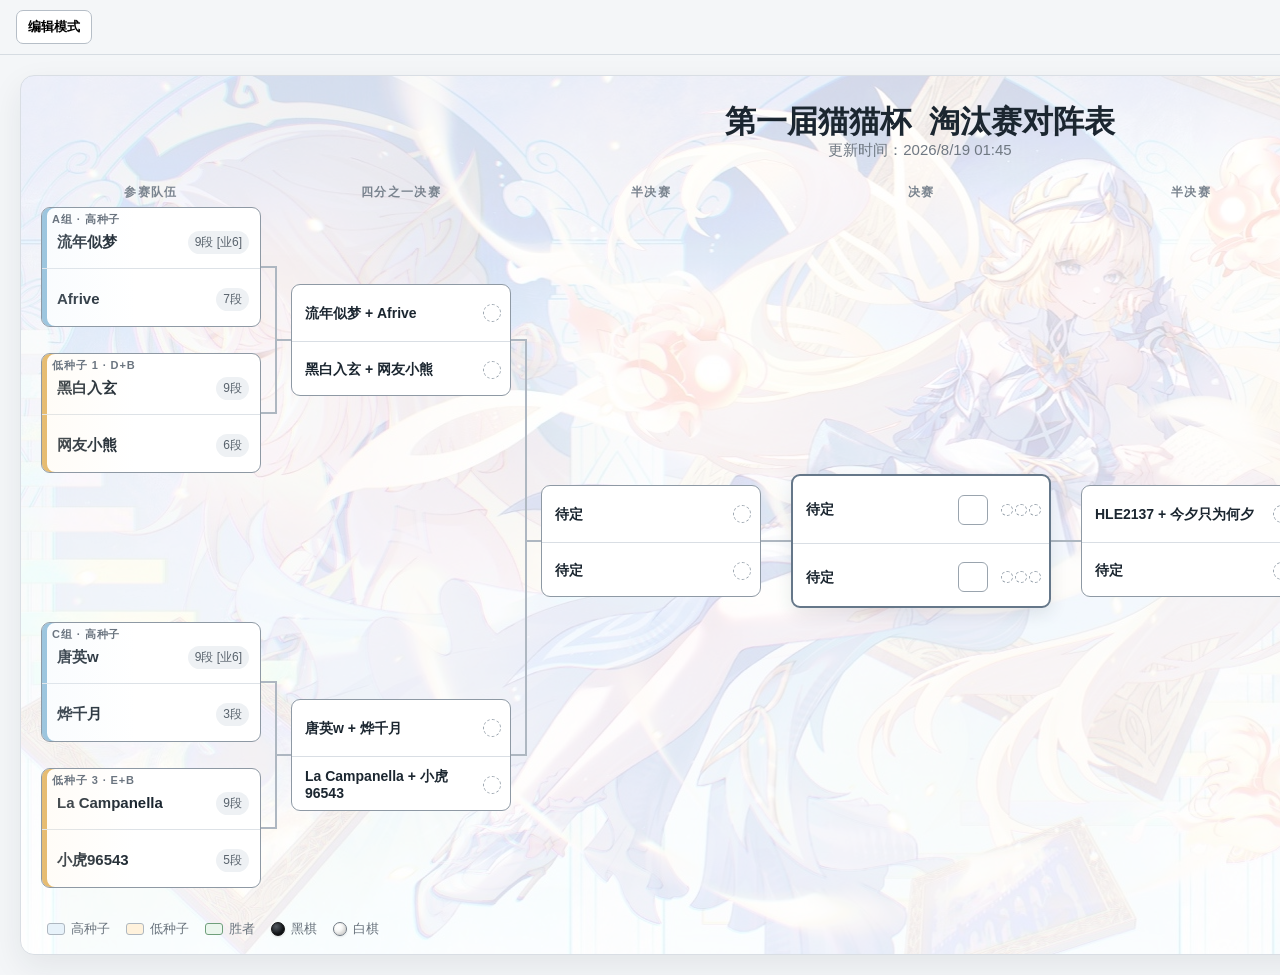
==== commit eac4c25d: "Add Genshin background image Co-authored-by: Cursor <cursoragent@cursor.com>" ====
--- a/index.html
+++ b/index.html
@@ -2,7 +2,7 @@
 <html lang="zh-CN"><head>
 <meta charset="utf-8">
 <meta content="width=device-width, initial-scale=1" name="viewport">
-<title>联棋淘汰赛对阵表</title>
+<title>第一届猫猫杯</title>
 <style>
 :root{
   --ink:#1b2630; --muted:#6f7882; --line:#aeb7c1; --paper:#f4f6f8; --card:#ffffff;
@@ -15,6 +15,7 @@
 .toolbar .hint{margin-left:auto;color:var(--muted);font-size:13px}
 .wrap{overflow-x:auto;padding:20px}
 .canvas{position:relative;width:1800px;height:880px;margin:0 auto;background:#fff;border:1px solid #d9dee4;border-radius:14px;box-shadow:0 12px 32px rgba(27,38,48,.08);overflow:hidden}
+.canvas::before{content:'';position:absolute;inset:0;background:url('bg.png') top left/1800px 880px no-repeat;opacity:.2;z-index:0}
 .title{position:absolute;top:25px;left:0;width:100%;text-align:center;font-size:31px;font-weight:900}
 .subtitle{position:absolute;top:65px;left:0;width:100%;text-align:center;color:var(--muted);font-size:15px}
 .layer{position:absolute;top:108px;transform:translateX(-50%);font-size:12px;font-weight:900;letter-spacing:1.35px;color:#79838e}
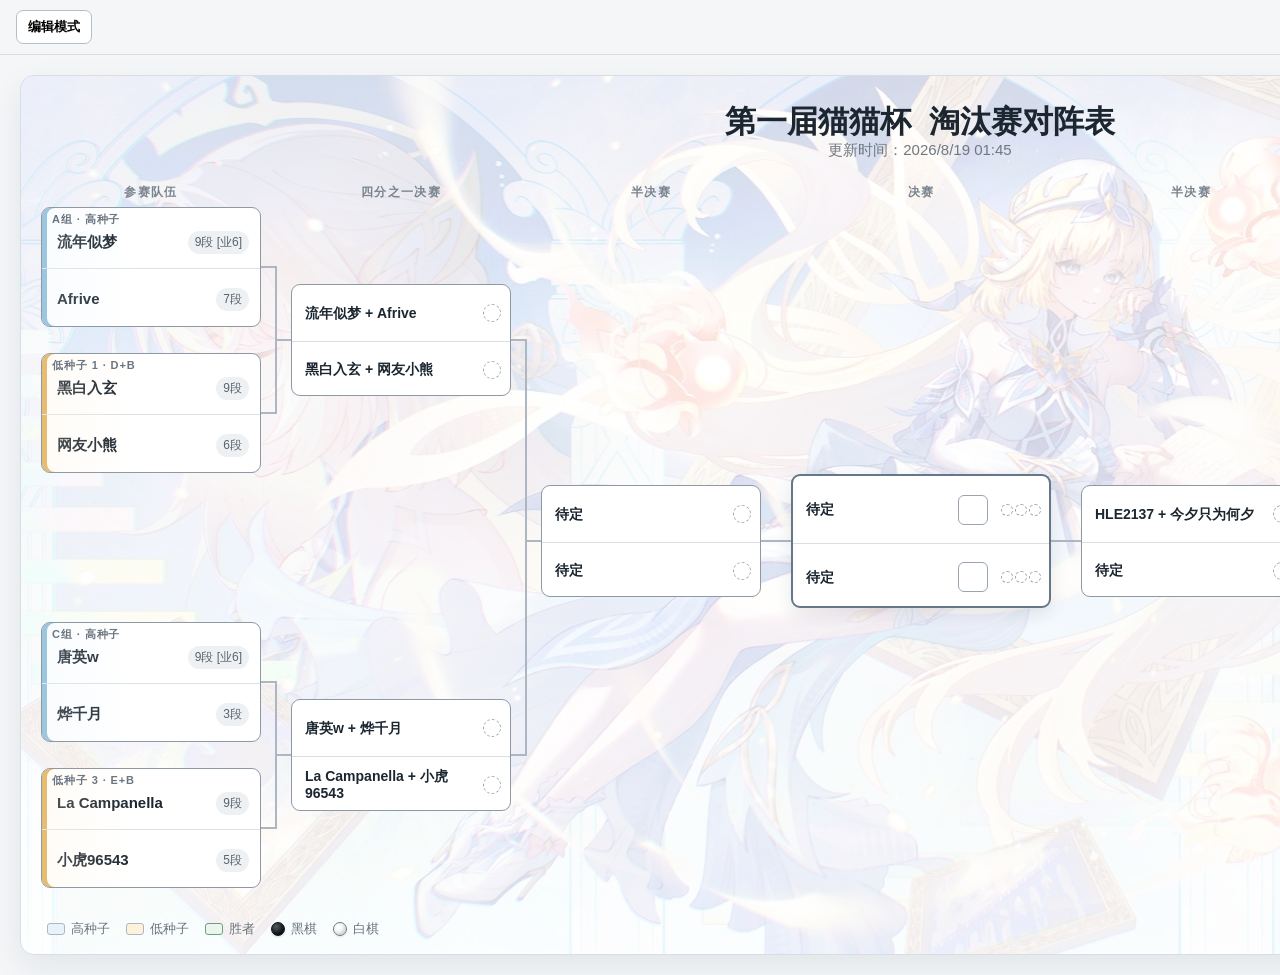
==== commit 34186172: "Add Genshin background Co-authored-by: Cursor <cursoragent@cursor.com>" ====
--- a/index.html
+++ b/index.html
@@ -15,7 +15,7 @@
 .toolbar .hint{margin-left:auto;color:var(--muted);font-size:13px}
 .wrap{overflow-x:auto;padding:20px}
 .canvas{position:relative;width:1800px;height:880px;margin:0 auto;background:#fff;border:1px solid #d9dee4;border-radius:14px;box-shadow:0 12px 32px rgba(27,38,48,.08);overflow:hidden}
-.canvas::before{content:'';position:absolute;inset:0;background:url('bg.png') top left/1800px 880px no-repeat;opacity:.2;z-index:0}
+#bgCanvas{position:absolute;inset:0;width:1800px;height:880px;opacity:.2;z-index:0}
 .title{position:absolute;top:25px;left:0;width:100%;text-align:center;font-size:31px;font-weight:900}
 .subtitle{position:absolute;top:65px;left:0;width:100%;text-align:center;color:var(--muted);font-size:15px}
 .layer{position:absolute;top:108px;transform:translateX(-50%);font-size:12px;font-weight:900;letter-spacing:1.35px;color:#79838e}
@@ -67,9 +67,6 @@
 body.edit-mode .toolbar-edit{display:flex}
 body.edit-mode .subtitle{display:none}
 body:not(.edit-mode) .teamrow,body:not(.edit-mode) .stone,body:not(.edit-mode) .score{cursor:default}
-.watermark-layer{position:absolute;inset:0;z-index:6;pointer-events:none;overflow:hidden;display:none}
-body.edit-mode .watermark-layer{display:block}
-.watermark-text{position:absolute;font-size:26px;font-weight:900;color:rgba(27,38,48,.07);white-space:nowrap;transform:rotate(-28deg);font-family:"Lato",Arial,sans-serif;letter-spacing:2px}
 .archive-link{position:absolute;z-index:5;text-align:center}
 .archive-link button{font:700 11px "Lato",Arial,sans-serif;border:1px solid #b6bec7;border-radius:12px;background:#fff;padding:3px 12px;cursor:pointer;color:#4a5560}
 .archive-link button:hover{background:#eef1f4}
@@ -101,7 +98,7 @@
 </div>
 </div>
 <div class="wrap">
-<div class="canvas" id="bracket"><div class="watermark-layer" id="watermarkLayer" aria-hidden="true"></div>
+<div class="canvas" id="bracket"><canvas id="bgCanvas" width="1800" height="880" aria-hidden="true"></canvas>
 <div class="title" contenteditable="true">第一届猫猫杯&nbsp; 淘汰赛对阵表</div>
 <div class="subtitle" contenteditable="true">更新时间：2026/8/19 01:45</div>
 <div class="layer" style="left:130px">参赛队伍</div>
@@ -249,6 +246,7 @@
   editMode = true;
   document.body.classList.add('edit-mode');
   setEditableState(true);
+  markCanvasEdited();
 }
 
 function exitEditMode() {
@@ -256,26 +254,191 @@
   location.reload();
 }
 
-function buildWatermark() {
-  const layer = document.getElementById('watermarkLayer');
-  if (!layer) return;
-  const spacingX = 260, spacingY = 200;
-  for (let y = -100; y < 980; y += spacingY) {
-    for (let x = -140; x < 1900; x += spacingX) {
-      const span = document.createElement('span');
-      span.className = 'watermark-text';
-      span.textContent = '自由编辑';
-      span.style.left = x + 'px';
-      span.style.top = y + 'px';
-      layer.appendChild(span);
+// --- Background canvas + blind steganographic "edited" marker ---
+// The background is drawn onto a <canvas> (rather than a plain CSS image) so that
+// entering edit mode can invisibly stamp the pixel data with a DCT-domain watermark.
+// Because this is a public, unauthenticated feature (anyone can open edit mode, or
+// just edit the DOM directly via devtools without ever touching this code), the goal
+// here is only to catch casual sharing of customized screenshots, not to defeat a
+// determined adversary.
+const WM_CANVAS_W = 1800, WM_CANVAS_H = 880;
+const WM_GRID = 5, WM_TILE_W = WM_CANVAS_W / WM_GRID, WM_TILE_H = WM_CANVAS_H / WM_GRID; // 360x176
+const WM_BLOCK = 8;
+const WM_BLOCKS_X = WM_TILE_W / WM_BLOCK, WM_BLOCKS_Y = WM_TILE_H / WM_BLOCK; // 45x22
+const WM_BLOCKS_PER_TILE = WM_BLOCKS_X * WM_BLOCKS_Y; // 990
+const WM_HEADER_BITS = 48;
+const WM_MAX_PAYLOAD_BYTES = 12;
+const WM_REDUNDANCY = Math.floor(WM_BLOCKS_PER_TILE / (WM_HEADER_BITS + WM_MAX_PAYLOAD_BYTES * 8));
+const WM_POS_A = [4, 1], WM_POS_B = [3, 2];
+const WM_MARGIN = 8.0;
+const WM_KEY = 'edited-watermark-key';
+const WM_MESSAGE = 'edited';
+
+function wmXmur3(str) {
+  let h = 1779033703 ^ str.length;
+  for (let i = 0; i < str.length; i++) {
+    h = Math.imul(h ^ str.charCodeAt(i), 3432918353);
+    h = h << 13 | h >>> 19;
+  }
+  return function() {
+    h = Math.imul(h ^ h >>> 16, 2246822507);
+    h = Math.imul(h ^ h >>> 13, 3266489909);
+    return (h ^= h >>> 16) >>> 0;
+  };
+}
+function wmMulberry32(a) {
+  return function() {
+    a |= 0; a = a + 0x6D2B79F5 | 0;
+    let t = Math.imul(a ^ a >>> 15, 1 | a);
+    t = t + Math.imul(t ^ t >>> 7, 61 | t) ^ t;
+    return ((t ^ t >>> 14) >>> 0) / 4294967296;
+  };
+}
+function wmBlockOrder(key) {
+  const rng = wmMulberry32(wmXmur3(key)());
+  const arr = Array.from({ length: WM_BLOCKS_PER_TILE }, (_, i) => i);
+  for (let i = arr.length - 1; i > 0; i--) {
+    const j = Math.floor(rng() * (i + 1));
+    [arr[i], arr[j]] = [arr[j], arr[i]];
+  }
+  return arr;
+}
+function wmDctMatrix(n) {
+  const m = [];
+  for (let k = 0; k < n; k++) {
+    const alpha = k === 0 ? Math.sqrt(1 / n) : Math.sqrt(2 / n);
+    const row = [];
+    for (let x = 0; x < n; x++) row.push(alpha * Math.cos(Math.PI / n * (x + 0.5) * k));
+    m.push(row);
+  }
+  return m;
+}
+const WM_C = wmDctMatrix(WM_BLOCK);
+function wmMatMul(a, b) {
+  const n = a.length, out = [];
+  for (let i = 0; i < n; i++) {
+    const row = new Array(n).fill(0);
+    for (let k = 0; k < n; k++) {
+      const aik = a[i][k];
+      for (let j = 0; j < n; j++) row[j] += aik * b[k][j];
     }
-  }
+    out.push(row);
+  }
+  return out;
+}
+function wmTranspose(m) {
+  return m[0].map((_, j) => m.map(row => row[j]));
+}
+const WM_CT = wmTranspose(WM_C);
+function wmDct2(block) { return wmMatMul(wmMatMul(WM_C, block), WM_CT); }
+function wmIdct2(coeffs) { return wmMatMul(wmMatMul(WM_CT, coeffs), WM_C); }
+
+function wmBitsFromBytes(bytes) {
+  const bits = [];
+  for (const byte of bytes) for (let i = 7; i >= 0; i--) bits.push((byte >> i) & 1);
+  return bits;
+}
+function wmCrc32(bytes) {
+  let crc = 0xFFFFFFFF;
+  for (const byte of bytes) {
+    crc ^= byte;
+    for (let i = 0; i < 8; i++) crc = (crc >>> 1) ^ (0xEDB88320 & -(crc & 1));
+  }
+  return (crc ^ 0xFFFFFFFF) >>> 0;
+}
+function wmBuildPayloadBits(message) {
+  const msgBytes = Array.from(new TextEncoder().encode(message));
+  const crc = wmCrc32(msgBytes);
+  const header = [(msgBytes.length >> 8) & 0xFF, msgBytes.length & 0xFF,
+    (crc >>> 24) & 0xFF, (crc >>> 16) & 0xFF, (crc >>> 8) & 0xFF, crc & 0xFF];
+  return wmBitsFromBytes(header.concat(msgBytes));
+}
+function wmGetBlock(y, tileX0, tileY0, bx, by) {
+  const block = [];
+  for (let r = 0; r < WM_BLOCK; r++) {
+    const row = [];
+    for (let c = 0; c < WM_BLOCK; c++) row.push(y[(tileY0 + by * WM_BLOCK + r) * WM_CANVAS_W + (tileX0 + bx * WM_BLOCK + c)]);
+    block.push(row);
+  }
+  return block;
+}
+function wmSetBlock(y, tileX0, tileY0, bx, by, block) {
+  for (let r = 0; r < WM_BLOCK; r++)
+    for (let c = 0; c < WM_BLOCK; c++)
+      y[(tileY0 + by * WM_BLOCK + r) * WM_CANVAS_W + (tileX0 + bx * WM_BLOCK + c)] = block[r][c];
+}
+function wmEmbedBitInBlock(block, bit) {
+  const d = wmDct2(block);
+  const diff = d[WM_POS_A[0]][WM_POS_A[1]] - d[WM_POS_B[0]][WM_POS_B[1]];
+  const target = bit === 1 ? WM_MARGIN : -WM_MARGIN;
+  if ((bit === 1 && diff < WM_MARGIN) || (bit === 0 && diff > -WM_MARGIN)) {
+    const delta = (target - diff) / 2;
+    d[WM_POS_A[0]][WM_POS_A[1]] += delta;
+    d[WM_POS_B[0]][WM_POS_B[1]] -= delta;
+  }
+  const spatial = wmIdct2(d);
+  for (let r = 0; r < WM_BLOCK; r++)
+    for (let c = 0; c < WM_BLOCK; c++)
+      spatial[r][c] = Math.min(255, Math.max(0, Math.round(spatial[r][c])));
+  return spatial;
+}
+
+// Embeds the constant "edited" marker redundantly into all 5x5 tiles of the
+// canvas's Y (luma) channel. See src/dct_watermark.py for the offline Python
+// twin of this algorithm and the full rationale.
+function markCanvasEdited() {
+  const canvas = document.getElementById('bgCanvas');
+  if (!canvas || !canvas.dataset.loaded) return;
+  const ctx = canvas.getContext('2d');
+  const imgData = ctx.getImageData(0, 0, WM_CANVAS_W, WM_CANVAS_H);
+  const px = imgData.data;
+  const y = new Float64Array(WM_CANVAS_W * WM_CANVAS_H);
+  for (let i = 0; i < WM_CANVAS_W * WM_CANVAS_H; i++) {
+    const r = px[i * 4], g = px[i * 4 + 1], b = px[i * 4 + 2];
+    y[i] = 0.299 * r + 0.587 * g + 0.114 * b;
+  }
+  const payloadBits = wmBuildPayloadBits(WM_MESSAGE);
+  const order = wmBlockOrder(WM_KEY);
+  for (let row = 0; row < WM_GRID; row++) {
+    for (let col = 0; col < WM_GRID; col++) {
+      const tileX0 = col * WM_TILE_W, tileY0 = row * WM_TILE_H;
+      let slot = 0;
+      for (const bit of payloadBits) {
+        for (let k = 0; k < WM_REDUNDANCY; k++) {
+          const blkIdx = order[slot++];
+          const bx = blkIdx % WM_BLOCKS_X, by = Math.floor(blkIdx / WM_BLOCKS_X);
+          const block = wmGetBlock(y, tileX0, tileY0, bx, by);
+          wmSetBlock(y, tileX0, tileY0, bx, by, wmEmbedBitInBlock(block, bit));
+        }
+      }
+    }
+  }
+  for (let i = 0; i < WM_CANVAS_W * WM_CANVAS_H; i++) {
+    const oldY = 0.299 * px[i * 4] + 0.587 * px[i * 4 + 1] + 0.114 * px[i * 4 + 2];
+    const delta = y[i] - oldY;
+    px[i * 4] = Math.min(255, Math.max(0, px[i * 4] + delta));
+    px[i * 4 + 1] = Math.min(255, Math.max(0, px[i * 4 + 1] + delta));
+    px[i * 4 + 2] = Math.min(255, Math.max(0, px[i * 4 + 2] + delta));
+  }
+  ctx.putImageData(imgData, 0, 0);
+}
+
+function loadBackgroundCanvas() {
+  const canvas = document.getElementById('bgCanvas');
+  if (!canvas) return;
+  const ctx = canvas.getContext('2d');
+  const img = new Image();
+  img.onload = () => {
+    ctx.drawImage(img, 0, 0, WM_CANVAS_W, WM_CANVAS_H);
+    canvas.dataset.loaded = '1';
+  };
+  img.src = 'bg.png';
 }
 
 document.addEventListener('DOMContentLoaded', () => {
   setEditableState(false);
-  buildWatermark();
   initArchiveButtons();
+  loadBackgroundCanvas();
 });
 
 // --- Per-game archive (read-only viewer; data lives in each .match's data-archive attribute) ---
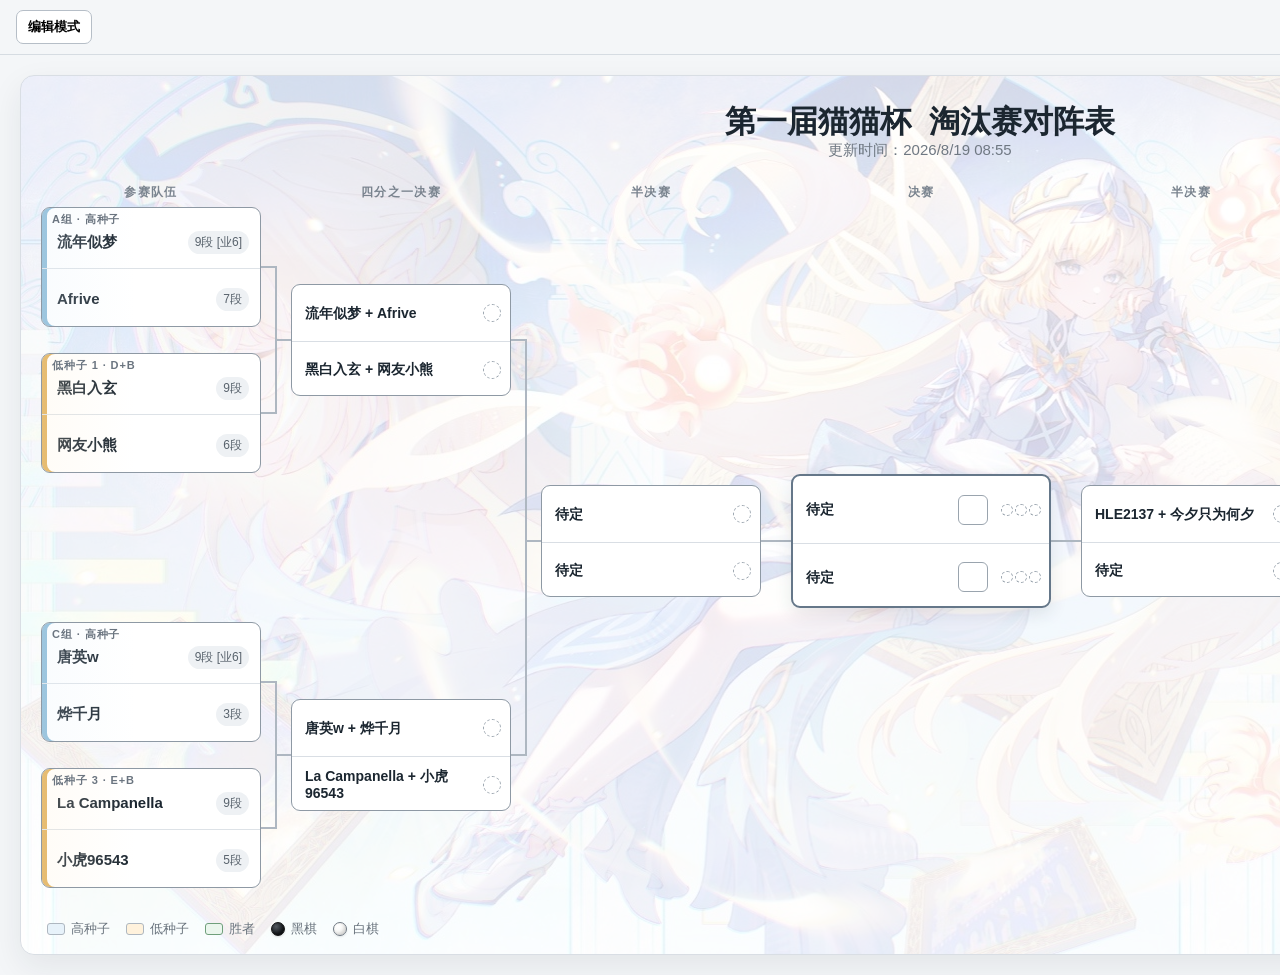
==== commit e7c7295a: "Simplify edit toolbar and refresh timestamp Drop the save-as-HTML button and bump the update timesta" ====
--- a/index.html
+++ b/index.html
@@ -92,7 +92,6 @@
 <div class="toolbar-edit">
 <button onclick="exitEditMode()">回到官方结果</button>
 <button onclick="window.print()">打印 / 导出 PDF</button>
-<button onclick="downloadEdited()">保存编辑后的 HTML</button>
 <button onclick="clearResults()">清空赛果</button>
 <span class="hint">可直接编辑选手名与段位 · 点击队伍设置/取消胜者，点击对手可反转 · 晋级队伍自动填入下一轮 · 棋色联动切换：未定 → 黑/白 → 白/黑</span>
 </div>
@@ -100,7 +99,7 @@
 <div class="wrap">
 <div class="canvas" id="bracket"><canvas id="bgCanvas" width="1800" height="880" aria-hidden="true"></canvas>
 <div class="title" contenteditable="true">第一届猫猫杯&nbsp; 淘汰赛对阵表</div>
-<div class="subtitle" contenteditable="true">更新时间：2026/8/19 01:45</div>
+<div class="subtitle" contenteditable="true">更新时间：2026/8/19 08:55</div>
 <div class="layer" style="left:130px">参赛队伍</div>
 <div class="layer" style="left:380px">四分之一决赛</div>
 <div class="layer" style="left:630px">半决赛</div>
@@ -730,17 +729,6 @@
   });
 }
 
-function downloadEdited() {
-  const html = '<!DOCTYPE html>\n' + document.documentElement.outerHTML;
-  const blob = new Blob([html], {type:'text/html'});
-  const a = document.createElement('a');
-  a.href = URL.createObjectURL(blob);
-  a.download = 'rengo_knockout_bracket_edited.html';
-  document.body.appendChild(a);
-  a.click();
-  a.remove();
-  setTimeout(() => URL.revokeObjectURL(a.href), 1000);
-}
 </script>
 
 
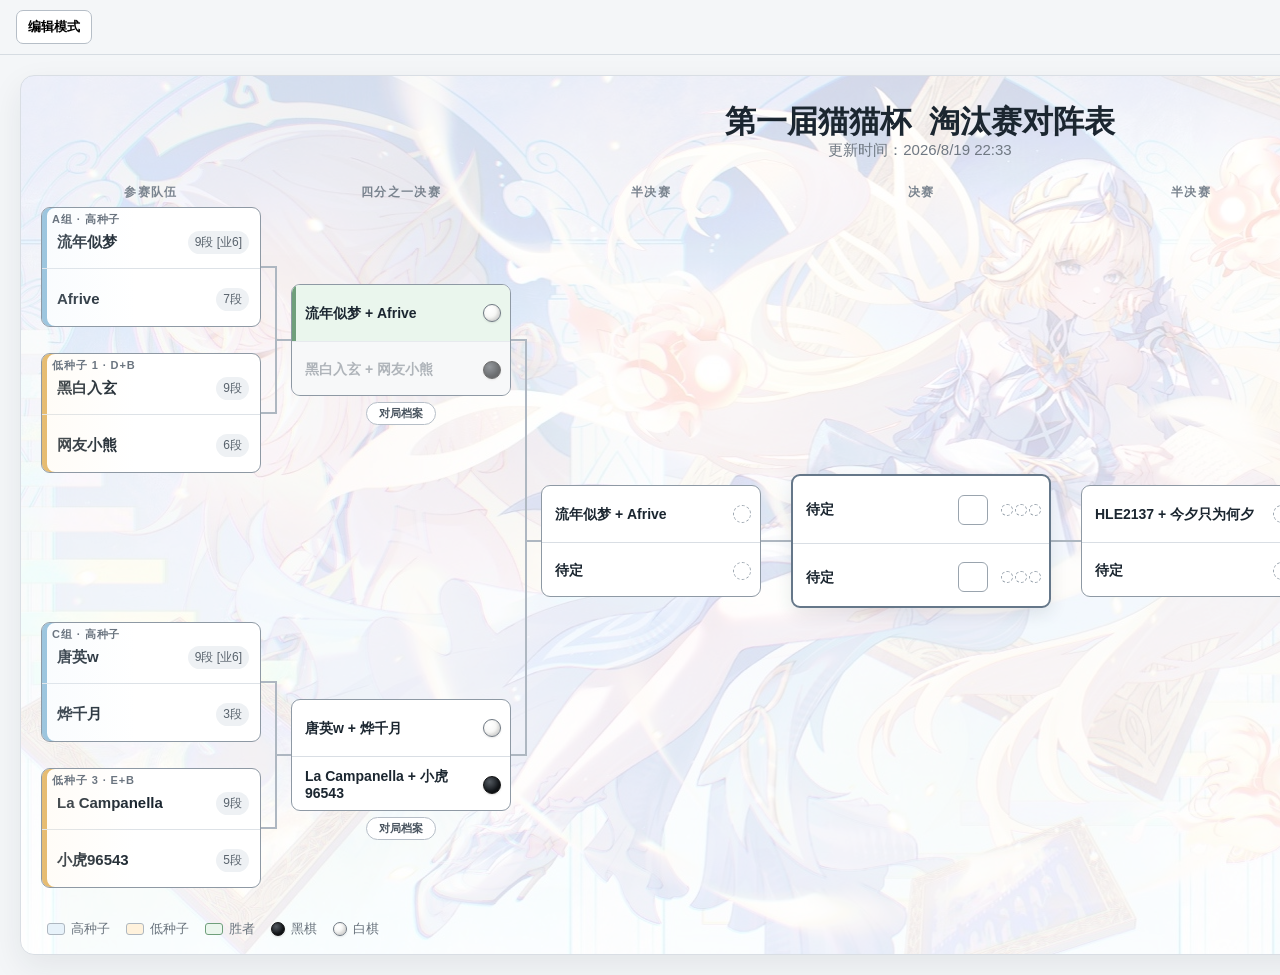
==== commit f4e78f47: "Rebuild the bracket around a single data file Every result used to be written down three times: in i" ====
--- a/index.html
+++ b/index.html
@@ -1,735 +1,20 @@
 <!DOCTYPE html>
-<html lang="zh-CN"><head>
+<html lang="zh-CN">
+<head>
 <meta charset="utf-8">
-<meta content="width=device-width, initial-scale=1" name="viewport">
+<meta name="viewport" content="width=device-width, initial-scale=1">
 <title>第一届猫猫杯</title>
-<style>
-:root{
-  --ink:#1b2630; --muted:#6f7882; --line:#aeb7c1; --paper:#f4f6f8; --card:#ffffff;
-  --upper:#e7f2fa; --lower:#fff2dc; --win:#eaf6ed; --win-line:#6f9f7b; --lose:#eef0f2; --gold:#d7ad38; --gold-bg:#fff7d8; --silver:#a7adb4; --silver-bg:#eef0f2;
-}
-*{box-sizing:border-box}
-body{margin:0;background:var(--paper);color:var(--ink);font-family:"Lato",Arial,sans-serif}
-.toolbar{position:sticky;top:0;z-index:50;display:flex;gap:9px;align-items:center;padding:10px 16px;background:rgba(244,246,248,.97);border-bottom:1px solid #d6dce2}
-.toolbar button{font:700 13px "Lato",Arial,sans-serif;border:1px solid #b6bec7;border-radius:7px;background:#fff;padding:7px 11px;cursor:pointer}
-.toolbar .hint{margin-left:auto;color:var(--muted);font-size:13px}
-.wrap{overflow-x:auto;padding:20px}
-.canvas{position:relative;width:1800px;height:880px;margin:0 auto;background:#fff;border:1px solid #d9dee4;border-radius:14px;box-shadow:0 12px 32px rgba(27,38,48,.08);overflow:hidden}
-#bgCanvas{position:absolute;inset:0;width:1800px;height:880px;opacity:.2;z-index:0}
-.title{position:absolute;top:25px;left:0;width:100%;text-align:center;font-size:31px;font-weight:900}
-.subtitle{position:absolute;top:65px;left:0;width:100%;text-align:center;color:var(--muted);font-size:15px}
-.layer{position:absolute;top:108px;transform:translateX(-50%);font-size:12px;font-weight:900;letter-spacing:1.35px;color:#79838e}
-.paths{position:absolute;inset:0;z-index:1;pointer-events:none}
-.paths path{fill:none;stroke:var(--line);stroke-width:2;stroke-linecap:square;stroke-linejoin:miter}
-.card{position:absolute;z-index:3;background:var(--card);border:1.5px solid #8e99a4;border-radius:9px;overflow:hidden}
-.candidate{width:220px;height:120px}
-.candidate.upper{box-shadow:inset 5px 0 0 #86b8d6}
-.candidate.lower{box-shadow:inset 5px 0 0 #dfac52}
-.candidate.right.upper{box-shadow:inset -5px 0 0 #86b8d6}
-.candidate.right.lower{box-shadow:inset -5px 0 0 #dfac52}
-.seedtag{position:absolute;top:4px;left:10px;z-index:4;font-size:11px;font-weight:900;letter-spacing:.9px;color:#6b7580;text-transform:uppercase}
-.player{height:60px;display:flex;align-items:center;justify-content:space-between;gap:8px;padding:14px 11px 5px 15px}
-.player+.player{border-top:1px solid #dde2e7;padding-top:6px}
-.name{font-size:15px;font-weight:900;line-height:1.1;min-width:0}
-.rank{flex:0 0 auto;font-size:12px;color:#59636d;background:#eef1f4;border-radius:12px;padding:3px 7px;white-space:nowrap}
-.candidate.upper:before,.candidate.lower:before{content:"";position:absolute;inset:0;pointer-events:none;opacity:.24}
-.candidate.upper:before{background:linear-gradient(90deg,var(--upper),transparent 43%)}
-.candidate.lower:before{background:linear-gradient(90deg,var(--lower),transparent 43%)}
-.candidate.right.upper:before{background:linear-gradient(270deg,var(--upper),transparent 43%)}
-.candidate.right.lower:before{background:linear-gradient(270deg,var(--lower),transparent 43%)}
-.match{width:220px;height:112px}
-.match.final{width:260px;height:134px;border-width:2px;border-color:#657789;box-shadow:0 6px 17px rgba(37,52,65,.11)}
-.teamrow{position:relative;height:56px;display:flex;align-items:center;padding:8px 35px 8px 13px;transition:.15s ease;cursor:pointer}
-.final .teamrow{height:67px;padding-right:99px}
-.teamrow+.teamrow{border-top:1px solid #d9dee4}
-.teamrow.winner{background:var(--win);box-shadow:inset 4px 0 0 var(--win-line)}
-.final .teamrow.winner{background:var(--gold-bg);box-shadow:inset 5px 0 0 var(--gold);color:var(--ink);opacity:1}
-.final .teamrow.loser{background:var(--silver-bg);box-shadow:inset 5px 0 0 var(--silver);color:#7e8790;opacity:.62}
-.final .teamrow.leading{background:var(--win);box-shadow:inset 5px 0 0 var(--win-line);color:var(--ink);opacity:1}
-.teamrow.winner .teamtext{font-weight:900}
-.teamrow.loser{background:#f3f4f5;color:#7e8790;opacity:.62}
-.teamtext{font-size:14px;font-weight:700;line-height:1.15;min-width:0}
-.stone{position:absolute;right:9px;top:50%;transform:translateY(-50%);width:18px;height:18px;border-radius:50%;border:1px dashed #9aa4ae;background:transparent;cursor:pointer;box-shadow:none}
-.stone.black{background:radial-gradient(circle at 35% 30%,#535960 0%,#15191d 62%,#06080a 100%);border:1px solid #111;box-shadow:inset -2px -2px 3px rgba(0,0,0,.18),0 1px 2px rgba(0,0,0,.14)}
-.stone.white{background:radial-gradient(circle at 35% 30%,#fff 0%,#f5f5f3 65%,#d7d9db 100%);border:1px solid #6f7882;box-shadow:inset -2px -2px 3px rgba(0,0,0,.12),0 1px 2px rgba(0,0,0,.10)}
-.score{position:absolute;right:61px;top:50%;transform:translateY(-50%);width:30px;height:30px;display:flex;align-items:center;justify-content:center;border:1px solid #9aa4ae;border-radius:6px;background:#fff;color:var(--ink);font:900 16px "Lato",Arial,sans-serif}
-.finalstones{position:absolute;right:8px;top:50%;transform:translateY(-50%);display:flex;gap:2px}
-.finalstones .stone{position:static;transform:none;width:12px;height:12px}
-[contenteditable=true]{outline:none}
-[contenteditable=true]:focus{background:#fff7c9!important;box-shadow:inset 0 0 0 2px #e7c34e;border-radius:3px}
-.footer{position:absolute;left:26px;right:26px;bottom:16px;display:flex;align-items:flex-end;gap:18px;color:#69737d;font-size:13px}
-.legend{display:flex;align-items:center;gap:16px;flex-wrap:wrap}
-.chip{display:inline-flex;align-items:center;gap:6px}.swatch{width:18px;height:12px;border:1px solid #aeb7c0;border-radius:3px}.swatch.upper{background:var(--upper)}.swatch.lower{background:var(--lower)}.swatch.win{background:var(--win);border-color:var(--win-line)}
-.note{margin-left:auto;max-width:760px;text-align:right;line-height:1.35}
-.toolbar-view,.toolbar-edit{display:flex;align-items:center;gap:9px;width:100%}
-.toolbar-edit{display:none}
-body.edit-mode .toolbar-view{display:none}
-body.edit-mode .toolbar-edit{display:flex}
-body.edit-mode .subtitle{display:none}
-body:not(.edit-mode) .teamrow,body:not(.edit-mode) .stone,body:not(.edit-mode) .score{cursor:default}
-.archive-link{position:absolute;z-index:5;text-align:center}
-.archive-link button{font:700 11px "Lato",Arial,sans-serif;border:1px solid #b6bec7;border-radius:12px;background:#fff;padding:3px 12px;cursor:pointer;color:#4a5560}
-.archive-link button:hover{background:#eef1f4}
-.modal-overlay{position:fixed;inset:0;background:rgba(20,26,32,.55);z-index:100;display:flex;align-items:center;justify-content:center}
-.modal-box{position:relative;background:#fff;border-radius:12px;padding:26px 28px;width:420px;max-width:90vw;max-height:85vh;overflow:auto;box-shadow:0 20px 60px rgba(0,0,0,.3)}
-.modal-close{position:absolute;top:8px;right:12px;border:none;background:none;font-size:22px;line-height:1;cursor:pointer;color:#6f7882}
-.archive-field{margin-bottom:16px}
-.archive-label{font-size:12px;font-weight:900;color:#6f7882;text-transform:uppercase;letter-spacing:.6px;margin-bottom:4px}
-.archive-value{font-size:14px;line-height:1.5;white-space:pre-line}
-.archive-value a{color:#2f6fa8;text-decoration:none;border-bottom:1px solid currentColor}
-.archive-tabs{display:flex;gap:20px;flex-wrap:wrap;border-bottom:1px solid #d9dee4;margin-bottom:18px}
-.archive-tabs button{font:700 11px "Lato",Arial,sans-serif;text-transform:uppercase;letter-spacing:.6px;border:none;border-bottom:2px solid transparent;margin-bottom:-1px;background:none;padding:0 0 9px;cursor:pointer;color:#8a939c}
-.archive-tabs button:hover{color:#4a5560}
-.archive-tabs button.active{color:var(--ink);font-weight:900;border-bottom-color:#6f9f7b}
-@media print{body{background:#fff}.toolbar{display:none}.wrap{padding:0;overflow:visible}.canvas{border:none;box-shadow:none}}
-</style>
+<link rel="stylesheet" href="styles.css">
 </head>
 <body>
-<div class="toolbar">
-<div class="toolbar-view">
-<button onclick="enterEditMode()">编辑模式</button>
+<!-- Everything below is built from data.json by js/main.js. This file holds no bracket
+     markup and no results, so publishing a new result never touches it.
+     Add ?admin to the URL for the editing controls. -->
+<div class="toolbar" id="toolbar"></div>
+<div class="wrap">
+  <div class="canvas" id="bracket"></div>
 </div>
-<div class="toolbar-edit">
-<button onclick="exitEditMode()">回到官方结果</button>
-<button onclick="window.print()">打印 / 导出 PDF</button>
-<button onclick="clearResults()">清空赛果</button>
-<span class="hint">可直接编辑选手名与段位 · 点击队伍设置/取消胜者，点击对手可反转 · 晋级队伍自动填入下一轮 · 棋色联动切换：未定 → 黑/白 → 白/黑</span>
-</div>
-</div>
-<div class="wrap">
-<div class="canvas" id="bracket"><canvas id="bgCanvas" width="1800" height="880" aria-hidden="true"></canvas>
-<div class="title" contenteditable="true">第一届猫猫杯&nbsp; 淘汰赛对阵表</div>
-<div class="subtitle" contenteditable="true">更新时间：2026/8/19 08:55</div>
-<div class="layer" style="left:130px">参赛队伍</div>
-<div class="layer" style="left:380px">四分之一决赛</div>
-<div class="layer" style="left:630px">半决赛</div>
-<div class="layer" style="left:900px">决赛</div>
-<div class="layer" style="left:1170px">半决赛</div>
-<div class="layer" style="left:1420px">四分之一决赛</div>
-<div class="layer" style="left:1670px">参赛队伍</div>
-<svg aria-hidden="true" class="paths" height="880" viewBox="0 0 1800 880" width="1800">
-<!-- left candidates -> quarterfinals -->
-<path d="M240 191 H255 V337 M240 337 H255 M255 264 H270"></path>
-<path d="M240 606 H255 V752 M240 752 H255 M255 679 H270"></path>
-<!-- left quarterfinals -> semifinal -->
-<path d="M490 264 H505 V679 M490 679 H505 M505 465 H520"></path>
-<!-- left semifinal -> final -->
-<path d="M740 465 H770"></path>
-<!-- right final -> semifinal -->
-<path d="M1030 465 H1060"></path>
-<!-- right semifinal -> quarterfinals -->
-<path d="M1280 465 H1295 V264 M1295 679 V465 M1295 264 H1310 M1295 679 H1310"></path>
-<!-- right quarterfinals -> candidates -->
-<path d="M1530 264 H1545 V191 M1545 337 V264 M1545 191 H1560 M1545 337 H1560"></path>
-<path d="M1530 679 H1545 V606 M1545 752 V679 M1545 606 H1560 M1545 752 H1560"></path>
-</svg>
-<!-- LEFT CANDIDATES: QF 1 -->
-<div class="card candidate upper" style="left:20px;top:131px">
-<div class="seedtag">A组 · 高种子</div>
-<div class="player"><span class="name" contenteditable="true">流年似梦</span><span class="rank" contenteditable="true">9段 [业6]</span></div>
-<div class="player"><span class="name" contenteditable="true">Afrive</span><span class="rank" contenteditable="true">7段</span></div>
-</div>
-<div class="card candidate lower" style="left:20px;top:277px">
-<div class="seedtag">低种子 1 · D+B</div>
-<div class="player"><span class="name" contenteditable="true">黑白入玄</span><span class="rank" contenteditable="true">9段</span></div>
-<div class="player"><span class="name" contenteditable="true">网友小熊</span><span class="rank" contenteditable="true">6段</span></div>
-</div>
-<!-- LEFT CANDIDATES: QF 2 -->
-<div class="card candidate upper" style="left:20px;top:546px">
-<div class="seedtag">C组 · 高种子</div>
-<div class="player"><span class="name" contenteditable="true">唐英w</span><span class="rank" contenteditable="true">9段 [业6]</span></div>
-<div class="player"><span class="name" contenteditable="true">烨千月</span><span class="rank" contenteditable="true">3段</span></div>
-</div>
-<div class="card candidate lower" style="left:20px;top:692px">
-<div class="seedtag">低种子 3 · E+B</div>
-<div class="player"><span class="name" contenteditable="true">La Campanella</span><span class="rank" contenteditable="true">9段</span></div>
-<div class="player"><span class="name" contenteditable="true">小虎96543</span><span class="rank" contenteditable="true">5段</span></div>
-</div>
-<!-- LEFT QF -->
-<div class="card match" data-next-match="sf1" data-next-slot="0" id="qf1" style="left:270px;top:208px">
-<div class="teamrow" onclick="toggleMatchResult(event,this)"><span class="teamtext">流年似梦 + Afrive</span><span class="stone" onclick="toggleStone(event,this)"></span></div>
-<div class="teamrow" onclick="toggleMatchResult(event,this)"><span class="teamtext">黑白入玄 + 网友小熊</span><span class="stone" onclick="toggleStone(event,this)"></span></div>
-</div>
-<div class="archive-link" style="left:270px;top:326px;width:220px"><button onclick="openArchive('qf1')" style="display: none;">对局档案</button></div>
-<div class="card match" data-next-match="sf1" data-next-slot="1" id="qf2" style="left:270px;top:623px">
-<div class="teamrow" onclick="toggleMatchResult(event,this)"><span class="teamtext">唐英w + 烨千月</span><span class="stone" onclick="toggleStone(event,this)"></span></div>
-<div class="teamrow" onclick="toggleMatchResult(event,this)"><span class="teamtext">La Campanella + 小虎96543</span><span class="stone" onclick="toggleStone(event,this)"></span></div>
-</div>
-<div class="archive-link" style="left:270px;top:741px;width:220px"><button onclick="openArchive('qf2')" style="display: none;">对局档案</button></div>
-<!-- LEFT SF -->
-<div class="card match" data-next-match="final" data-next-slot="0" id="sf1" style="left:520px;top:409px">
-<div class="teamrow" onclick="toggleMatchResult(event,this)"><span class="teamtext">待定</span><span class="stone" onclick="toggleStone(event,this)"></span></div>
-<div class="teamrow" onclick="toggleMatchResult(event,this)"><span class="teamtext">待定</span><span class="stone" onclick="toggleStone(event,this)"></span></div>
-</div>
-<div class="archive-link" style="left:520px;top:527px;width:220px"><button onclick="openArchive('sf1')" style="display: none;">对局档案</button></div>
-<!-- FINAL -->
-<div class="card match final" id="final" style="left:770px;top:398px" data-archive="[{&quot;black&quot;:&quot;&quot;,&quot;white&quot;:&quot;&quot;,&quot;result&quot;:&quot;&quot;,&quot;link&quot;:&quot;&quot;,&quot;sgfName&quot;:&quot;&quot;,&quot;sgfPath&quot;:&quot;&quot;,&quot;reportName&quot;:&quot;&quot;,&quot;reportPath&quot;:&quot;&quot;},{&quot;black&quot;:&quot;&quot;,&quot;white&quot;:&quot;&quot;,&quot;result&quot;:&quot;&quot;,&quot;link&quot;:&quot;&quot;,&quot;sgfName&quot;:&quot;&quot;,&quot;sgfPath&quot;:&quot;&quot;,&quot;reportName&quot;:&quot;&quot;,&quot;reportPath&quot;:&quot;&quot;},{&quot;black&quot;:&quot;&quot;,&quot;white&quot;:&quot;&quot;,&quot;result&quot;:&quot;&quot;,&quot;link&quot;:&quot;&quot;,&quot;sgfName&quot;:&quot;&quot;,&quot;sgfPath&quot;:&quot;&quot;,&quot;reportName&quot;:&quot;&quot;,&quot;reportPath&quot;:&quot;&quot;}]">
-<div class="teamrow" onclick="handleFinalClick(event,this)"><span class="teamtext">待定</span><span class="score"></span><span class="finalstones"><span class="stone" onclick="toggleStone(event,this)"></span><span class="stone" onclick="toggleStone(event,this)"></span><span class="stone" onclick="toggleStone(event,this)"></span></span></div>
-<div class="teamrow" onclick="handleFinalClick(event,this)"><span class="teamtext">待定</span><span class="score"></span><span class="finalstones"><span class="stone" onclick="toggleStone(event,this)"></span><span class="stone" onclick="toggleStone(event,this)"></span><span class="stone" onclick="toggleStone(event,this)"></span></span></div>
-</div>
-<div class="archive-link" style="left:770px;top:538px;width:260px"><button onclick="openArchive('final')" class="" style="display: none;">对局档案</button></div>
-<!-- RIGHT SF -->
-<div class="card match" data-next-match="final" data-next-slot="1" id="sf2" style="left:1060px;top:409px">
-<div class="teamrow" onclick="toggleMatchResult(event,this)"><span class="teamtext">HLE2137 + 今夕只为何夕</span><span class="stone" onclick="toggleStone(event,this)"></span></div>
-<div class="teamrow" onclick="toggleMatchResult(event,this)"><span class="teamtext">待定</span><span class="stone" onclick="toggleStone(event,this)"></span></div>
-</div>
-<div class="archive-link" style="left:1060px;top:527px;width:220px"><button onclick="openArchive('sf2')" style="display: none;">对局档案</button></div>
-<!-- RIGHT QF -->
-<div class="card match" data-next-match="sf2" data-next-slot="0" id="qf3" style="left:1310px;top:208px" data-archive="[{&quot;black&quot;:&quot;水北天南 [9段, 业6]\nYuyuko0x0 [7段]&quot;,&quot;white&quot;:&quot;HLE2137 [8段]\n今夕只为何夕 [5段]&quot;,&quot;result&quot;:&quot;白胜1/4子&quot;,&quot;link&quot;:&quot;https://online-go.com/game/89860378&quot;,&quot;sgfName&quot;:&quot;qf3.sgf&quot;,&quot;sgfPath&quot;:&quot;archive/sgf/qf3.sgf&quot;,&quot;reportName&quot;:&quot;qf3.pdf&quot;,&quot;reportPath&quot;:&quot;archive/qf3.pdf&quot;}]">
-<div class="teamrow loser" onclick="toggleMatchResult(event,this)"><span class="teamtext">水北天南 + Yuyuko0x0</span><span class="stone black" onclick="toggleStone(event,this)"></span></div>
-<div class="teamrow winner" onclick="toggleMatchResult(event,this)"><span class="teamtext">HLE2137 + 今夕只为何夕</span><span class="stone white" onclick="toggleStone(event,this)"></span></div>
-</div>
-<div class="archive-link" style="left:1310px;top:326px;width:220px"><button onclick="openArchive('qf3')" class="" style="display: inline-block;">对局档案</button></div>
-<div class="card match" data-next-match="sf2" data-next-slot="1" id="qf4" style="left:1310px;top:623px">
-<div class="teamrow" onclick="toggleMatchResult(event,this)"><span class="teamtext">酒寄辉夜 + 鸽子诗人</span><span class="stone" onclick="toggleStone(event,this)"></span></div>
-<div class="teamrow" onclick="toggleMatchResult(event,this)"><span class="teamtext">芦苇n + 青火kdy</span><span class="stone" onclick="toggleStone(event,this)"></span></div>
-</div>
-<div class="archive-link" style="left:1310px;top:741px;width:220px"><button onclick="openArchive('qf4')" style="display: none;">对局档案</button></div>
-<!-- RIGHT CANDIDATES: QF 3 -->
-<div class="card candidate right upper" style="left:1560px;top:131px">
-<div class="seedtag">B组 · 高种子</div>
-<div class="player"><span class="name" contenteditable="true">水北天南</span><span class="rank" contenteditable="true">9段 [业6]</span></div>
-<div class="player"><span class="name" contenteditable="true">Yuyuko0x0</span><span class="rank" contenteditable="true">7段</span></div>
-</div>
-<div class="card candidate right upper" style="left:1560px;top:277px">
-<div class="seedtag">D组 · 高种子</div>
-<div class="player"><span class="name" contenteditable="true">HLE2137</span><span class="rank" contenteditable="true">8段</span></div>
-<div class="player"><span class="name" contenteditable="true">今夕只为何夕</span><span class="rank" contenteditable="true">5段</span></div>
-</div>
-<!-- RIGHT CANDIDATES: QF 4 -->
-<div class="card candidate right upper" style="left:1560px;top:546px">
-<div class="seedtag">E组 · 高种子</div>
-<div class="player"><span class="name" contenteditable="true">酒寄辉夜</span><span class="rank" contenteditable="true">9段</span></div>
-<div class="player"><span class="name" contenteditable="true">鸽子诗人</span><span class="rank" contenteditable="true">6段</span></div>
-</div>
-<div class="card candidate right lower" style="left:1560px;top:692px">
-<div class="seedtag">低种子 2 · C+A</div>
-<div class="player"><span class="name" contenteditable="true">芦苇n</span><span class="rank" contenteditable="true">9段 [业6]</span></div>
-<div class="player"><span class="name" contenteditable="true">青火kdy</span><span class="rank" contenteditable="true">7段</span></div>
-</div>
-<div class="footer">
-<div class="legend">
-<span class="chip"><span class="swatch upper"></span>高种子</span>
-<span class="chip"><span class="swatch lower"></span>低种子</span>
-<span class="chip"><span class="swatch win"></span>胜者</span>
-<span class="chip"><span class="stone black" style="position:static;transform:none;width:14px;height:14px"></span>黑棋</span>
-<span class="chip"><span class="stone white" style="position:static;transform:none;width:14px;height:14px"></span>白棋</span>
-</div>
-<div class="note" contenteditable="true"><div><span style="color: rgb(111, 120, 130); font-size: 15px; text-align: center;">所有比赛棋份均为猜先，对局用时为每方40分钟+3次40秒读秒</span></div><span style="color: rgb(111, 120, 130); font-size: 15px; text-align: center;">最终解释权归猫猫所有</span></div>
-</div>
-</div>
-</div>
-<div class="modal-overlay" id="archiveOverlay" style="display:none" onclick="if(event.target===this) closeArchive()">
-<div class="modal-box">
-<button class="modal-close" onclick="closeArchive()">×</button>
-<div class="archive-tabs" id="archiveViewerTabs" style="display:none"></div>
-<div class="archive-field" id="archiveField-black"><div class="archive-label">黑方</div><div class="archive-value" id="archiveValue-black"></div></div>
-<div class="archive-field" id="archiveField-white"><div class="archive-label">白方</div><div class="archive-value" id="archiveValue-white"></div></div>
-<div class="archive-field" id="archiveField-result"><div class="archive-label">对局结果</div><div class="archive-value" id="archiveValue-result"></div></div>
-<div class="archive-field" id="archiveField-link"><div class="archive-label">比赛链接</div><div class="archive-value" id="archiveValue-link"></div></div>
-<div class="archive-field" id="archiveField-sgf"><div class="archive-label">棋谱</div><div class="archive-value" id="archiveValue-sgf"></div></div>
-<div class="archive-field" id="archiveField-report"><div class="archive-label">复盘报告</div><div class="archive-value" id="archiveValue-report"></div></div>
-</div>
-</div>
-<script>
-let editMode = false;
-const EDITABLE_SELECTOR = '.title, .subtitle, .name, .rank, .note';
-
-function setEditableState(isEdit) {
-  document.querySelectorAll(EDITABLE_SELECTOR).forEach(el => {
-    el.contentEditable = isEdit ? 'true' : 'false';
-  });
-}
-
-function enterEditMode() {
-  editMode = true;
-  document.body.classList.add('edit-mode');
-  setEditableState(true);
-  markCanvasEdited();
-}
-
-function exitEditMode() {
-  // Discard any in-page edits and return to the official read-only view.
-  location.reload();
-}
-
-// --- Background canvas + blind steganographic "edited" marker ---
-// The background is drawn onto a <canvas> (rather than a plain CSS image) so that
-// entering edit mode can invisibly stamp the pixel data with a DCT-domain watermark.
-// Because this is a public, unauthenticated feature (anyone can open edit mode, or
-// just edit the DOM directly via devtools without ever touching this code), the goal
-// here is only to catch casual sharing of customized screenshots, not to defeat a
-// determined adversary.
-const WM_CANVAS_W = 1800, WM_CANVAS_H = 880;
-const WM_GRID = 5, WM_TILE_W = WM_CANVAS_W / WM_GRID, WM_TILE_H = WM_CANVAS_H / WM_GRID; // 360x176
-const WM_BLOCK = 8;
-const WM_BLOCKS_X = WM_TILE_W / WM_BLOCK, WM_BLOCKS_Y = WM_TILE_H / WM_BLOCK; // 45x22
-const WM_BLOCKS_PER_TILE = WM_BLOCKS_X * WM_BLOCKS_Y; // 990
-const WM_HEADER_BITS = 48;
-const WM_MAX_PAYLOAD_BYTES = 12;
-const WM_REDUNDANCY = Math.floor(WM_BLOCKS_PER_TILE / (WM_HEADER_BITS + WM_MAX_PAYLOAD_BYTES * 8));
-const WM_POS_A = [4, 1], WM_POS_B = [3, 2];
-const WM_MARGIN = 8.0;
-const WM_KEY = 'edited-watermark-key';
-const WM_MESSAGE = 'edited';
-
-function wmXmur3(str) {
-  let h = 1779033703 ^ str.length;
-  for (let i = 0; i < str.length; i++) {
-    h = Math.imul(h ^ str.charCodeAt(i), 3432918353);
-    h = h << 13 | h >>> 19;
-  }
-  return function() {
-    h = Math.imul(h ^ h >>> 16, 2246822507);
-    h = Math.imul(h ^ h >>> 13, 3266489909);
-    return (h ^= h >>> 16) >>> 0;
-  };
-}
-function wmMulberry32(a) {
-  return function() {
-    a |= 0; a = a + 0x6D2B79F5 | 0;
-    let t = Math.imul(a ^ a >>> 15, 1 | a);
-    t = t + Math.imul(t ^ t >>> 7, 61 | t) ^ t;
-    return ((t ^ t >>> 14) >>> 0) / 4294967296;
-  };
-}
-function wmBlockOrder(key) {
-  const rng = wmMulberry32(wmXmur3(key)());
-  const arr = Array.from({ length: WM_BLOCKS_PER_TILE }, (_, i) => i);
-  for (let i = arr.length - 1; i > 0; i--) {
-    const j = Math.floor(rng() * (i + 1));
-    [arr[i], arr[j]] = [arr[j], arr[i]];
-  }
-  return arr;
-}
-function wmDctMatrix(n) {
-  const m = [];
-  for (let k = 0; k < n; k++) {
-    const alpha = k === 0 ? Math.sqrt(1 / n) : Math.sqrt(2 / n);
-    const row = [];
-    for (let x = 0; x < n; x++) row.push(alpha * Math.cos(Math.PI / n * (x + 0.5) * k));
-    m.push(row);
-  }
-  return m;
-}
-const WM_C = wmDctMatrix(WM_BLOCK);
-function wmMatMul(a, b) {
-  const n = a.length, out = [];
-  for (let i = 0; i < n; i++) {
-    const row = new Array(n).fill(0);
-    for (let k = 0; k < n; k++) {
-      const aik = a[i][k];
-      for (let j = 0; j < n; j++) row[j] += aik * b[k][j];
-    }
-    out.push(row);
-  }
-  return out;
-}
-function wmTranspose(m) {
-  return m[0].map((_, j) => m.map(row => row[j]));
-}
-const WM_CT = wmTranspose(WM_C);
-function wmDct2(block) { return wmMatMul(wmMatMul(WM_C, block), WM_CT); }
-function wmIdct2(coeffs) { return wmMatMul(wmMatMul(WM_CT, coeffs), WM_C); }
-
-function wmBitsFromBytes(bytes) {
-  const bits = [];
-  for (const byte of bytes) for (let i = 7; i >= 0; i--) bits.push((byte >> i) & 1);
-  return bits;
-}
-function wmCrc32(bytes) {
-  let crc = 0xFFFFFFFF;
-  for (const byte of bytes) {
-    crc ^= byte;
-    for (let i = 0; i < 8; i++) crc = (crc >>> 1) ^ (0xEDB88320 & -(crc & 1));
-  }
-  return (crc ^ 0xFFFFFFFF) >>> 0;
-}
-function wmBuildPayloadBits(message) {
-  const msgBytes = Array.from(new TextEncoder().encode(message));
-  const crc = wmCrc32(msgBytes);
-  const header = [(msgBytes.length >> 8) & 0xFF, msgBytes.length & 0xFF,
-    (crc >>> 24) & 0xFF, (crc >>> 16) & 0xFF, (crc >>> 8) & 0xFF, crc & 0xFF];
-  return wmBitsFromBytes(header.concat(msgBytes));
-}
-function wmGetBlock(y, tileX0, tileY0, bx, by) {
-  const block = [];
-  for (let r = 0; r < WM_BLOCK; r++) {
-    const row = [];
-    for (let c = 0; c < WM_BLOCK; c++) row.push(y[(tileY0 + by * WM_BLOCK + r) * WM_CANVAS_W + (tileX0 + bx * WM_BLOCK + c)]);
-    block.push(row);
-  }
-  return block;
-}
-function wmSetBlock(y, tileX0, tileY0, bx, by, block) {
-  for (let r = 0; r < WM_BLOCK; r++)
-    for (let c = 0; c < WM_BLOCK; c++)
-      y[(tileY0 + by * WM_BLOCK + r) * WM_CANVAS_W + (tileX0 + bx * WM_BLOCK + c)] = block[r][c];
-}
-function wmEmbedBitInBlock(block, bit) {
-  const d = wmDct2(block);
-  const diff = d[WM_POS_A[0]][WM_POS_A[1]] - d[WM_POS_B[0]][WM_POS_B[1]];
-  const target = bit === 1 ? WM_MARGIN : -WM_MARGIN;
-  if ((bit === 1 && diff < WM_MARGIN) || (bit === 0 && diff > -WM_MARGIN)) {
-    const delta = (target - diff) / 2;
-    d[WM_POS_A[0]][WM_POS_A[1]] += delta;
-    d[WM_POS_B[0]][WM_POS_B[1]] -= delta;
-  }
-  const spatial = wmIdct2(d);
-  for (let r = 0; r < WM_BLOCK; r++)
-    for (let c = 0; c < WM_BLOCK; c++)
-      spatial[r][c] = Math.min(255, Math.max(0, Math.round(spatial[r][c])));
-  return spatial;
-}
-
-// Embeds the constant "edited" marker redundantly into all 5x5 tiles of the
-// canvas's Y (luma) channel. See src/dct_watermark.py for the offline Python
-// twin of this algorithm and the full rationale.
-function markCanvasEdited() {
-  const canvas = document.getElementById('bgCanvas');
-  if (!canvas || !canvas.dataset.loaded) return;
-  const ctx = canvas.getContext('2d');
-  const imgData = ctx.getImageData(0, 0, WM_CANVAS_W, WM_CANVAS_H);
-  const px = imgData.data;
-  const y = new Float64Array(WM_CANVAS_W * WM_CANVAS_H);
-  for (let i = 0; i < WM_CANVAS_W * WM_CANVAS_H; i++) {
-    const r = px[i * 4], g = px[i * 4 + 1], b = px[i * 4 + 2];
-    y[i] = 0.299 * r + 0.587 * g + 0.114 * b;
-  }
-  const payloadBits = wmBuildPayloadBits(WM_MESSAGE);
-  const order = wmBlockOrder(WM_KEY);
-  for (let row = 0; row < WM_GRID; row++) {
-    for (let col = 0; col < WM_GRID; col++) {
-      const tileX0 = col * WM_TILE_W, tileY0 = row * WM_TILE_H;
-      let slot = 0;
-      for (const bit of payloadBits) {
-        for (let k = 0; k < WM_REDUNDANCY; k++) {
-          const blkIdx = order[slot++];
-          const bx = blkIdx % WM_BLOCKS_X, by = Math.floor(blkIdx / WM_BLOCKS_X);
-          const block = wmGetBlock(y, tileX0, tileY0, bx, by);
-          wmSetBlock(y, tileX0, tileY0, bx, by, wmEmbedBitInBlock(block, bit));
-        }
-      }
-    }
-  }
-  for (let i = 0; i < WM_CANVAS_W * WM_CANVAS_H; i++) {
-    const oldY = 0.299 * px[i * 4] + 0.587 * px[i * 4 + 1] + 0.114 * px[i * 4 + 2];
-    const delta = y[i] - oldY;
-    px[i * 4] = Math.min(255, Math.max(0, px[i * 4] + delta));
-    px[i * 4 + 1] = Math.min(255, Math.max(0, px[i * 4 + 1] + delta));
-    px[i * 4 + 2] = Math.min(255, Math.max(0, px[i * 4 + 2] + delta));
-  }
-  ctx.putImageData(imgData, 0, 0);
-}
-
-function loadBackgroundCanvas() {
-  const canvas = document.getElementById('bgCanvas');
-  if (!canvas) return;
-  const ctx = canvas.getContext('2d');
-  const img = new Image();
-  img.onload = () => {
-    ctx.drawImage(img, 0, 0, WM_CANVAS_W, WM_CANVAS_H);
-    canvas.dataset.loaded = '1';
-  };
-  img.src = 'bg.png';
-}
-
-document.addEventListener('DOMContentLoaded', () => {
-  setEditableState(false);
-  initArchiveButtons();
-  loadBackgroundCanvas();
-});
-
-// --- Per-game archive (read-only viewer; data lives in each .match's data-archive attribute) ---
-// Most matches are best-of-1 and store a single archive entry. The final is best-of-3, so
-// it stores an array of up to 3 entries (one per game) and the viewer shows tabs for the
-// rounds that actually have content.
-const ARCHIVE_SLOT_COUNTS = { final: 3 };
-
-function getArchiveSlotCount(matchId) {
-  return ARCHIVE_SLOT_COUNTS[matchId] || 1;
-}
-
-function emptyArchiveEntry() {
-  return { black: '', white: '', result: '', link: '', sgfName: '', sgfPath: '', reportName: '', reportPath: '' };
-}
-
-function getArchiveList(matchId) {
-  const slots = getArchiveSlotCount(matchId);
-  const list = Array.from({ length: slots }, emptyArchiveEntry);
-  const match = document.getElementById(matchId);
-  if (!match) return list;
-  const raw = match.getAttribute('data-archive');
-  if (!raw) return list;
-  let parsed;
-  try { parsed = JSON.parse(raw); } catch (e) { return list; }
-  // Legacy data (pre-multi-round) stored a single plain object instead of an array.
-  const parsedList = Array.isArray(parsed) ? parsed : [parsed];
-  parsedList.forEach((entry, i) => { if (i < list.length) list[i] = Object.assign(emptyArchiveEntry(), entry); });
-  return list;
-}
-
-function archiveEntryHasContent(entry) {
-  return !!(entry && (entry.black || entry.white || entry.result || entry.link || entry.sgfPath || entry.reportPath));
-}
-
-function archiveListHasContent(list) {
-  return list.some(archiveEntryHasContent);
-}
-
-function initArchiveButtons() {
-  document.querySelectorAll('.archive-link button').forEach(btn => {
-    const matchId = (btn.getAttribute('onclick') || '').match(/openArchive\('([^']+)'\)/);
-    if (!matchId) return;
-    btn.style.display = archiveListHasContent(getArchiveList(matchId[1])) ? 'inline-block' : 'none';
-  });
-}
-
-function setArchiveRow(fieldKey, html) {
-  const field = document.getElementById('archiveField-' + fieldKey);
-  const value = document.getElementById('archiveValue-' + fieldKey);
-  if (!field || !value) return;
-  if (html) {
-    value.innerHTML = html;
-    field.style.display = '';
-  } else {
-    field.style.display = 'none';
-  }
-}
-
-let archiveViewerMatchId = null;
-let archiveViewerRounds = []; // indices (into the full slot list) that have content
-
-function renderArchiveViewerTabs() {
-  const tabBar = document.getElementById('archiveViewerTabs');
-  tabBar.innerHTML = '';
-  if (archiveViewerRounds.length < 2) { tabBar.style.display = 'none'; return; }
-  tabBar.style.display = 'flex';
-  archiveViewerRounds.forEach(roundIdx => {
-    const btn = document.createElement('button');
-    btn.type = 'button';
-    btn.textContent = '第' + (roundIdx + 1) + '轮';
-    btn.addEventListener('click', () => showArchiveRound(roundIdx));
-    tabBar.appendChild(btn);
-  });
-  updateArchiveViewerTabActive(archiveViewerRounds[0]);
-}
-
-function updateArchiveViewerTabActive(activeRoundIdx) {
-  Array.from(document.getElementById('archiveViewerTabs').children).forEach((btn, i) => {
-    btn.classList.toggle('active', archiveViewerRounds[i] === activeRoundIdx);
-  });
-}
-
-function showArchiveRound(roundIdx) {
-  const list = getArchiveList(archiveViewerMatchId);
-  const data = list[roundIdx] || emptyArchiveEntry();
-  setArchiveRow('black', data.black ? escapeHtml(data.black) : '');
-  setArchiveRow('white', data.white ? escapeHtml(data.white) : '');
-  setArchiveRow('result', data.result ? escapeHtml(data.result) : '');
-  setArchiveRow('link', data.link ? '<a href="' + escapeAttr(data.link) + '" target="_blank" rel="noopener">' + escapeHtml(data.link) + '</a>' : '');
-  // href is always our own repo-relative "archive/sgf/..." or "archive/report/..." path
-  // (see admin.html's registerManual*/upload handlers); browsers never expose the
-  // uploader's local file-system path via <input type=file>, so this can never leak a
-  // personal directory like /Users/....
-  setArchiveRow('sgf', data.sgfPath ? '<a href="' + escapeAttr(data.sgfPath) + '" download>下载棋谱</a>' : '');
-  setArchiveRow('report', data.reportPath ? '<a href="' + escapeAttr(data.reportPath) + '" download>下载报告</a>' : '');
-  updateArchiveViewerTabActive(roundIdx);
-}
-
-function openArchive(matchId) {
-  archiveViewerMatchId = matchId;
-  const list = getArchiveList(matchId);
-  archiveViewerRounds = list.map((entry, i) => archiveEntryHasContent(entry) ? i : -1).filter(i => i >= 0);
-  if (archiveViewerRounds.length === 0) return; // the button should already be hidden in this case
-  renderArchiveViewerTabs();
-  showArchiveRound(archiveViewerRounds[0]);
-  document.getElementById('archiveOverlay').style.display = 'flex';
-}
-
-function closeArchive() {
-  document.getElementById('archiveOverlay').style.display = 'none';
-}
-
-function escapeHtml(s) {
-  return String(s).replace(/[&<>"']/g, c => ({ '&': '&amp;', '<': '&lt;', '>': '&gt;', '"': '&quot;', "'": '&#39;' }[c]));
-}
-function escapeAttr(s) { return escapeHtml(s); }
-
-function toggleStone(e, el) {
-  if (!editMode) return;
-  e.stopPropagation();
-  const row = el.closest('.teamrow');
-  const match = el.closest('.match');
-  if (!row || !match) return;
-  const rows = getRows(match);
-  const rowIndex = rows.indexOf(row);
-  const other = rows[1 - rowIndex];
-  if (!other) return;
-
-  // For BO3, pair stones by game index. For BO1, the index is simply 0.
-  const ownStones = Array.from(row.querySelectorAll('.stone'));
-  const otherStones = Array.from(other.querySelectorAll('.stone'));
-  const stoneIndex = ownStones.indexOf(el);
-  const opp = otherStones[stoneIndex];
-  if (!opp) return;
-
-  const ownIsBlack = el.classList.contains('black');
-  const ownIsWhite = el.classList.contains('white');
-
-  el.classList.remove('black', 'white');
-  opp.classList.remove('black', 'white');
-
-  if (!ownIsBlack && !ownIsWhite) {
-    el.classList.add('black');
-    opp.classList.add('white');
-  } else if (ownIsBlack) {
-    el.classList.add('white');
-    opp.classList.add('black');
-  }
-  // If own stone was white, both return to unknown.
-}
-
-function getRows(match) {
-  return Array.from(match.children).filter(el => el.classList && el.classList.contains('teamrow'));
-}
-
-function getWinner(match) {
-  return getRows(match).find(r => r.classList.contains('winner')) || null;
-}
-
-function clearMatchState(match, clearScores = true) {
-  getRows(match).forEach(r => r.classList.remove('winner', 'loser', 'leading'));
-  if (clearScores) match.querySelectorAll('.score').forEach(s => s.textContent = '');
-}
-
-function readFinalScore(el) {
-  return el.textContent === '' ? null : Number(el.textContent);
-}
-
-function writeFinalScore(el, val) {
-  el.textContent = val === null ? '' : String(val);
-}
-
-function updateFinalRender(match) {
-  const rows = getRows(match);
-  rows.forEach(r => r.classList.remove('winner', 'loser', 'leading'));
-  const scores = rows.map(r => readFinalScore(r.querySelector('.score')));
-  const [a, b] = scores;
-  if (a === 2 || b === 2) {
-    const winnerIdx = a === 2 ? 0 : 1;
-    rows[winnerIdx].classList.add('winner');
-    rows[1 - winnerIdx].classList.add('loser');
-  } else if ((a === 1 && b === 0) || (b === 1 && a === 0)) {
-    rows[a === 1 ? 0 : 1].classList.add('leading');
-  }
-}
-
-function bumpFinalScore(match, clickedIdx) {
-  const rows = getRows(match);
-  const els = rows.map(r => r.querySelector('.score'));
-  let scores = els.map(readFinalScore);
-  const otherIdx = 1 - clickedIdx;
-
-  const mine = scores[clickedIdx] === null ? 0 : scores[clickedIdx];
-  scores[clickedIdx] = Math.min(2, mine + 1);
-  // A score update always resolves the opponent's empty box to 0.
-  if (scores[otherIdx] === null) scores[otherIdx] = 0;
-
-  // An impossible total (e.g. 2:2 reached via extra clicks) resets the box.
-  if (scores[0] + scores[1] > 3) scores = [null, null];
-
-  writeFinalScore(els[0], scores[0]);
-  writeFinalScore(els[1], scores[1]);
-  updateFinalRender(match);
-}
-
-function handleFinalClick(e, row) {
-  if (!editMode) return;
-  if (e.target.closest('.stone')) return;
-  const match = row.closest('.match');
-  if (!match) return;
-  const rows = getRows(match);
-  const idx = rows.indexOf(row);
-  if (idx === -1) return;
-  bumpFinalScore(match, idx);
-}
-
-function setDownstreamSlot(matchId, slot, teamName) {
-  const target = document.getElementById(matchId);
-  if (!target) return;
-  const rows = getRows(target);
-  if (!rows[slot]) return;
-  rows[slot].querySelector('.teamtext').textContent = teamName || '待定';
-}
-
-function invalidateFrom(match) {
-  clearMatchState(match);
-  const nextId = match.dataset.nextMatch;
-  if (!nextId) return;
-  const next = document.getElementById(nextId);
-  const slot = Number(match.dataset.nextSlot);
-  setDownstreamSlot(nextId, slot, '待定');
-  invalidateFrom(next);
-}
-
-function propagateFrom(match) {
-  const nextId = match.dataset.nextMatch;
-  if (!nextId) return;
-  const winner = getWinner(match);
-  const next = document.getElementById(nextId);
-  const slot = Number(match.dataset.nextSlot);
-
-  // Any changed feeder invalidates results already entered downstream.
-  clearMatchState(next);
-
-  const teamName = winner ? winner.querySelector('.teamtext').textContent.trim() : '待定';
-  setDownstreamSlot(nextId, slot, teamName);
-
-  // Since the downstream winner is now unknown, anything after it is also unknown.
-  const afterId = next.dataset.nextMatch;
-  if (afterId) {
-    setDownstreamSlot(afterId, Number(next.dataset.nextSlot), '待定');
-    const after = document.getElementById(afterId);
-    clearMatchState(after);
-  }
-}
-
-function toggleMatchResult(e, row) {
-  if (!editMode) return;
-  // Stones have their own control.
-  if (e.target.closest('.stone')) return;
-  const match = row.closest('.match');
-  if (!match) return;
-  const rows = getRows(match);
-  const other = rows.find(r => r !== row);
-
-  // Clicking the current winner clears the result; clicking either neutral/loser row makes it winner.
-  if (row.classList.contains('winner')) {
-    row.classList.remove('winner', 'loser');
-    if (other) other.classList.remove('winner', 'loser');
-  } else {
-    row.classList.remove('loser');
-    row.classList.add('winner');
-    if (other) {
-      other.classList.remove('winner');
-      other.classList.add('loser');
-    }
-  }
-  propagateFrom(match);
-}
-
-function clearResults() {
-  document.querySelectorAll('.match').forEach(m => clearMatchState(m));
-  document.querySelectorAll('.match .stone').forEach(s => s.classList.remove('black', 'white'));
-  document.querySelectorAll('.score').forEach(s => s.textContent = '');
-  ['sf1','sf2','final'].forEach(id => {
-    const m = document.getElementById(id);
-    getRows(m).forEach(r => r.querySelector('.teamtext').textContent = '待定');
-  });
-}
-
-</script>
-
-
-</body></html>+<div id="modal-root"></div>
+<script type="module" src="js/main.js"></script>
+</body>
+</html>
--- a/styles.css
+++ b/styles.css
@@ -0,0 +1,124 @@
+/* Styling for the bracket page. Loaded by index.html in all three modes (public
+   view, public edit, admin) -- there is no second copy of any of this anywhere. */
+
+:root{
+  --ink:#1b2630; --muted:#6f7882; --line:#aeb7c1; --paper:#f4f6f8; --card:#ffffff;
+  --upper:#e7f2fa; --lower:#fff2dc; --win:#eaf6ed; --win-line:#6f9f7b; --lose:#eef0f2;
+  --gold:#d7ad38; --gold-bg:#fff7d8; --silver:#a7adb4; --silver-bg:#eef0f2;
+}
+*{box-sizing:border-box}
+body{margin:0;background:var(--paper);color:var(--ink);font-family:"Lato",Arial,sans-serif}
+
+/* --- Toolbar (contents are built per mode by js/toolbar.js) --- */
+.toolbar{position:sticky;top:0;z-index:50;display:flex;gap:9px;align-items:center;padding:10px 16px;background:rgba(244,246,248,.97);border-bottom:1px solid #d6dce2}
+.toolbar button{font:700 13px "Lato",Arial,sans-serif;border:1px solid #b6bec7;border-radius:7px;background:#fff;padding:7px 11px;cursor:pointer}
+.toolbar button.primary{border-color:#6f9f7b;background:var(--win);color:#2f4a37}
+.toolbar .hint{margin-left:auto;color:var(--muted);font-size:13px}
+.toolbar .status{font-size:12px;font-weight:700;padding:3px 8px;border-radius:11px;border:1px solid #c8ced5;color:var(--muted);background:#fff}
+.toolbar .status.ok{border-color:#6f9f7b;background:var(--win);color:#2f4a37}
+
+/* --- Bracket canvas --- */
+.wrap{overflow-x:auto;padding:20px}
+.canvas{position:relative;width:1800px;height:880px;margin:0 auto;background:#fff;border:1px solid #d9dee4;border-radius:14px;box-shadow:0 12px 32px rgba(27,38,48,.08);overflow:hidden}
+#bgCanvas{position:absolute;inset:0;width:1800px;height:880px;opacity:.2;z-index:0}
+.title{position:absolute;top:25px;left:0;width:100%;text-align:center;font-size:31px;font-weight:900}
+.subtitle{position:absolute;top:65px;left:0;width:100%;text-align:center;color:var(--muted);font-size:15px}
+.layer{position:absolute;top:108px;transform:translateX(-50%);font-size:12px;font-weight:900;letter-spacing:1.35px;color:#79838e}
+.paths{position:absolute;inset:0;z-index:1;pointer-events:none}
+.paths path{fill:none;stroke:var(--line);stroke-width:2;stroke-linecap:square;stroke-linejoin:miter}
+
+/* --- Candidate cards --- */
+.card{position:absolute;z-index:3;background:var(--card);border:1.5px solid #8e99a4;border-radius:9px;overflow:hidden}
+.candidate{width:220px;height:120px}
+.candidate.upper{box-shadow:inset 5px 0 0 #86b8d6}
+.candidate.lower{box-shadow:inset 5px 0 0 #dfac52}
+.candidate.right.upper{box-shadow:inset -5px 0 0 #86b8d6}
+.candidate.right.lower{box-shadow:inset -5px 0 0 #dfac52}
+.seedtag{position:absolute;top:4px;left:10px;z-index:4;font-size:11px;font-weight:900;letter-spacing:.9px;color:#6b7580;text-transform:uppercase}
+.player{height:60px;display:flex;align-items:center;justify-content:space-between;gap:8px;padding:14px 11px 5px 15px}
+.player+.player{border-top:1px solid #dde2e7;padding-top:6px}
+.name{font-size:15px;font-weight:900;line-height:1.1;min-width:0}
+.rank{flex:0 0 auto;font-size:12px;color:#59636d;background:#eef1f4;border-radius:12px;padding:3px 7px;white-space:nowrap}
+.candidate.upper:before,.candidate.lower:before{content:"";position:absolute;inset:0;pointer-events:none;opacity:.24}
+.candidate.upper:before{background:linear-gradient(90deg,var(--upper),transparent 43%)}
+.candidate.lower:before{background:linear-gradient(90deg,var(--lower),transparent 43%)}
+.candidate.right.upper:before{background:linear-gradient(270deg,var(--upper),transparent 43%)}
+.candidate.right.lower:before{background:linear-gradient(270deg,var(--lower),transparent 43%)}
+
+/* --- Match cards --- */
+.match{width:220px;height:112px}
+.match.final{width:260px;height:134px;border-width:2px;border-color:#657789;box-shadow:0 6px 17px rgba(37,52,65,.11)}
+.teamrow{position:relative;height:56px;display:flex;align-items:center;padding:8px 35px 8px 13px;transition:.15s ease;cursor:pointer}
+.final .teamrow{height:67px;padding-right:99px}
+.teamrow+.teamrow{border-top:1px solid #d9dee4}
+.teamrow.winner{background:var(--win);box-shadow:inset 4px 0 0 var(--win-line)}
+.final .teamrow.winner{background:var(--gold-bg);box-shadow:inset 5px 0 0 var(--gold);color:var(--ink);opacity:1}
+.final .teamrow.loser{background:var(--silver-bg);box-shadow:inset 5px 0 0 var(--silver);color:#7e8790;opacity:.62}
+.final .teamrow.leading{background:var(--win);box-shadow:inset 5px 0 0 var(--win-line);color:var(--ink);opacity:1}
+.teamrow.winner .teamtext{font-weight:900}
+.teamrow.loser{background:#f3f4f5;color:#7e8790;opacity:.62}
+.teamtext{font-size:14px;font-weight:700;line-height:1.15;min-width:0}
+.stone{position:absolute;right:9px;top:50%;transform:translateY(-50%);width:18px;height:18px;border-radius:50%;border:1px dashed #9aa4ae;background:transparent;cursor:pointer;box-shadow:none}
+.stone.black{background:radial-gradient(circle at 35% 30%,#535960 0%,#15191d 62%,#06080a 100%);border:1px solid #111;box-shadow:inset -2px -2px 3px rgba(0,0,0,.18),0 1px 2px rgba(0,0,0,.14)}
+.stone.white{background:radial-gradient(circle at 35% 30%,#fff 0%,#f5f5f3 65%,#d7d9db 100%);border:1px solid #6f7882;box-shadow:inset -2px -2px 3px rgba(0,0,0,.12),0 1px 2px rgba(0,0,0,.10)}
+.score{position:absolute;right:61px;top:50%;transform:translateY(-50%);width:30px;height:30px;display:flex;align-items:center;justify-content:center;border:1px solid #9aa4ae;border-radius:6px;background:#fff;color:var(--ink);font:900 16px "Lato",Arial,sans-serif}
+.finalstones{position:absolute;right:8px;top:50%;transform:translateY(-50%);display:flex;gap:2px}
+.finalstones .stone{position:static;transform:none;width:12px;height:12px}
+
+/* --- Footer --- */
+.footer{position:absolute;left:26px;right:26px;bottom:16px;display:flex;align-items:flex-end;gap:18px;color:#69737d;font-size:13px}
+.legend{display:flex;align-items:center;gap:16px;flex-wrap:wrap}
+.chip{display:inline-flex;align-items:center;gap:6px}
+.swatch{width:18px;height:12px;border:1px solid #aeb7c0;border-radius:3px}
+.swatch.upper{background:var(--upper)}
+.swatch.lower{background:var(--lower)}
+.swatch.win{background:var(--win);border-color:var(--win-line)}
+.note{margin-left:auto;max-width:760px;text-align:right;line-height:1.35;font-size:15px;color:var(--muted)}
+
+/* --- Editing affordances --- */
+[contenteditable=true]{outline:none}
+[contenteditable=true]:focus{background:#fff7c9!important;box-shadow:inset 0 0 0 2px #e7c34e;border-radius:3px}
+body:not(.editing) .teamrow,body:not(.editing) .stone,body:not(.editing) .score{cursor:default}
+/* A shared screenshot of a locally-edited bracket shouldn't carry an official timestamp. */
+body.edit-mode .subtitle{display:none}
+
+/* --- Archive button under each match --- */
+.archive-link{position:absolute;z-index:5;text-align:center}
+.archive-link button{font:700 11px "Lato",Arial,sans-serif;border:1px solid #b6bec7;border-radius:12px;background:#fff;padding:3px 12px;cursor:pointer;color:#4a5560}
+.archive-link button:hover{background:#eef1f4}
+.archive-link button.filled{border-color:#6f9f7b;background:var(--win);color:#2f4a37}
+.archive-link button.filled:hover{background:#dcefe1}
+
+/* --- Modal shared by the archive viewer and the admin archive editor --- */
+.modal-overlay{position:fixed;inset:0;background:rgba(20,26,32,.55);z-index:100;display:flex;align-items:center;justify-content:center}
+.modal-box{position:relative;background:#fff;border-radius:12px;padding:26px 28px;width:420px;max-width:90vw;max-height:85vh;overflow:auto;box-shadow:0 20px 60px rgba(0,0,0,.3)}
+.modal-close{position:absolute;top:8px;right:12px;border:none;background:none;font-size:22px;line-height:1;cursor:pointer;color:var(--muted)}
+.modal-box h3{margin:0 0 14px;font-size:16px}
+.modal-actions{display:flex;gap:8px;margin-top:18px;justify-content:flex-end}
+.modal-actions button{font:700 13px "Lato",Arial,sans-serif;border:1px solid #b6bec7;border-radius:7px;background:#fff;padding:7px 14px;cursor:pointer}
+.modal-actions button.primary{border-color:#6f9f7b;background:var(--win);color:#2f4a37}
+.modal-actions button.danger{border-color:#c98a8a;color:#8a3a3a}
+.archive-tabs{display:flex;gap:20px;flex-wrap:wrap;border-bottom:1px solid #d9dee4;margin-bottom:18px}
+.archive-tabs button{font:700 11px "Lato",Arial,sans-serif;text-transform:uppercase;letter-spacing:.6px;border:none;border-bottom:2px solid transparent;margin-bottom:-1px;background:none;padding:0 0 9px;cursor:pointer;color:#8a939c}
+.archive-tabs button:hover{color:#4a5560}
+.archive-tabs button.active{color:var(--ink);font-weight:900;border-bottom-color:#6f9f7b}
+
+/* Read-only viewer rows */
+.archive-field{margin-bottom:16px}
+.archive-label{font-size:12px;font-weight:900;color:var(--muted);text-transform:uppercase;letter-spacing:.6px;margin-bottom:4px}
+.archive-value{font-size:14px;line-height:1.5;white-space:pre-line}
+.archive-value a{color:#2f6fa8;text-decoration:none;border-bottom:1px solid currentColor}
+
+/* Admin editor form */
+.archive-editor label{display:block;font-size:12px;font-weight:900;color:var(--muted);text-transform:uppercase;letter-spacing:.6px;margin:14px 0 4px}
+.archive-editor label:first-of-type{margin-top:0}
+.archive-editor textarea,.archive-editor input[type=text]{width:100%;border:1px solid #b6bec7;border-radius:6px;padding:6px 8px;font:14px "Lato",Arial,sans-serif;resize:vertical}
+.archive-editor textarea{min-height:56px}
+.archive-editor .current{font-size:12px;color:var(--muted);margin-top:4px}
+
+@media print{
+  body{background:#fff}
+  .toolbar{display:none}
+  .wrap{padding:0;overflow:visible}
+  .canvas{border:none;box-shadow:none}
+}
